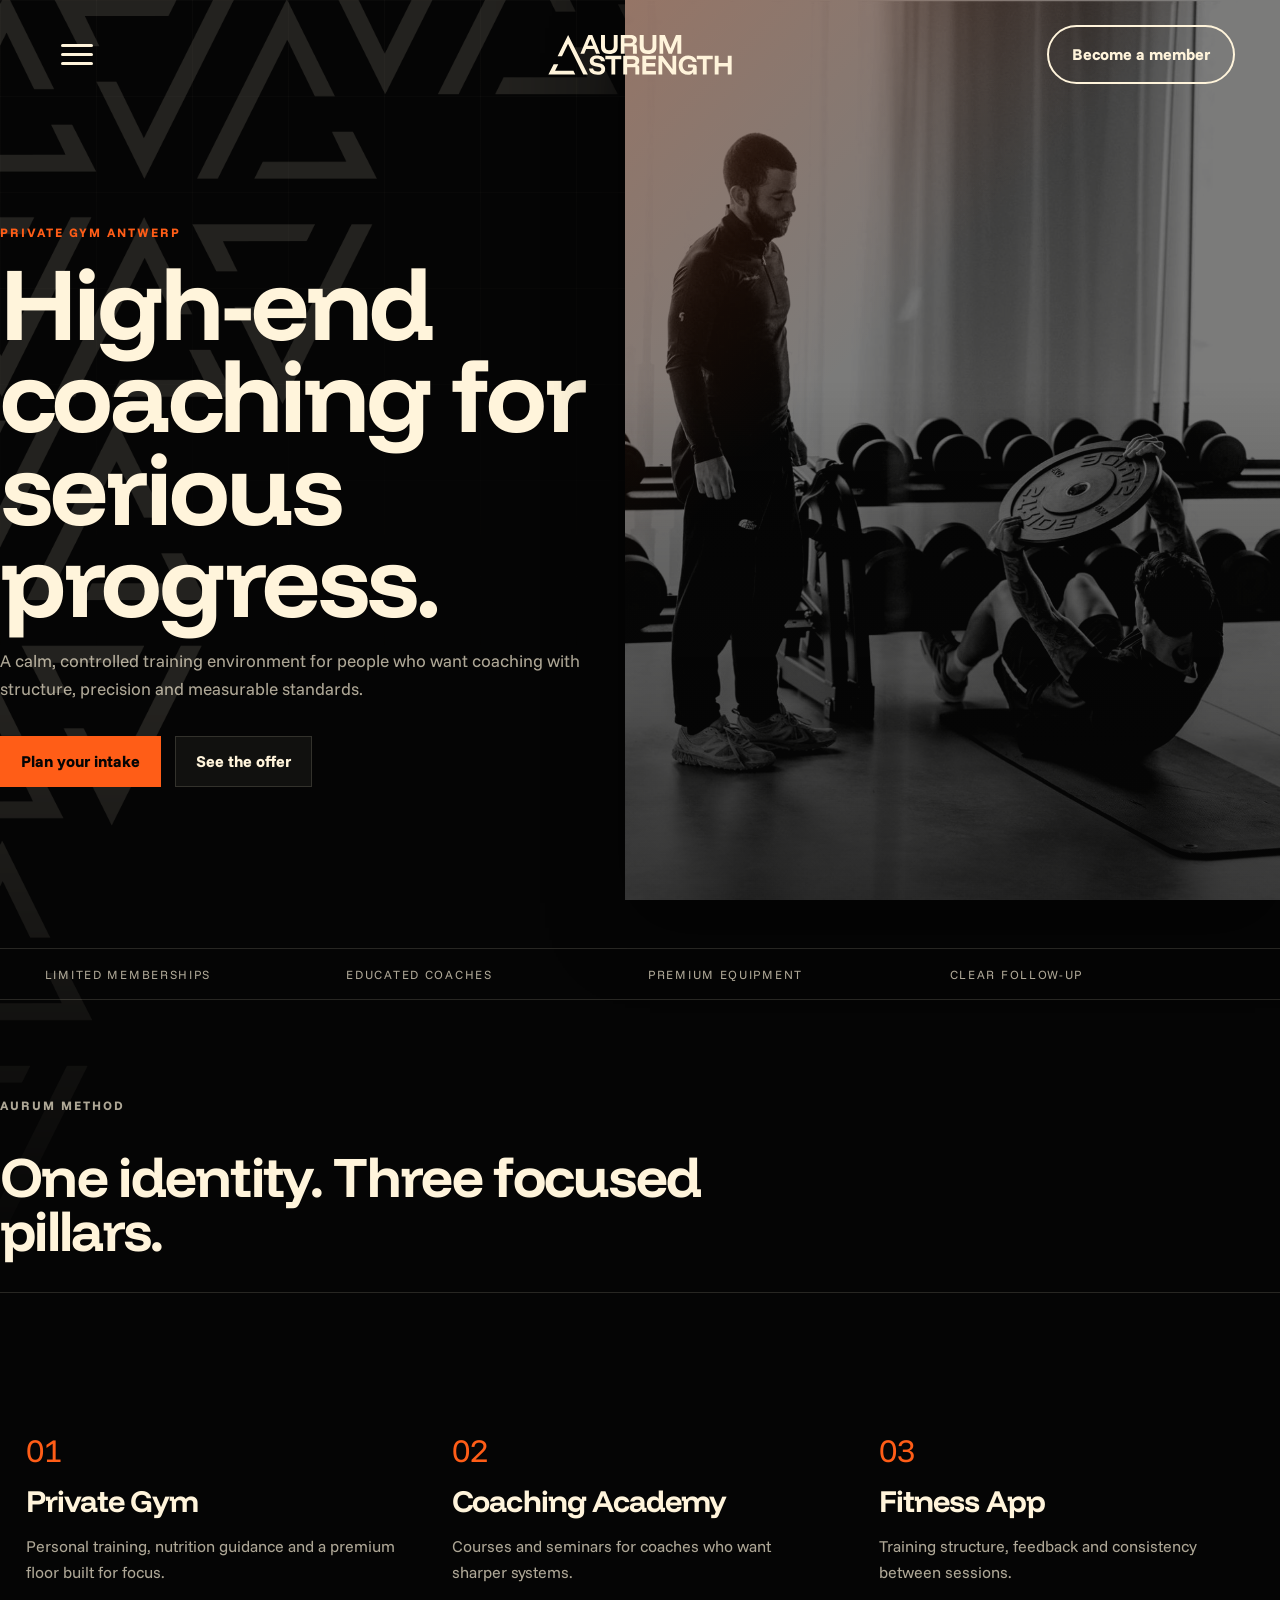
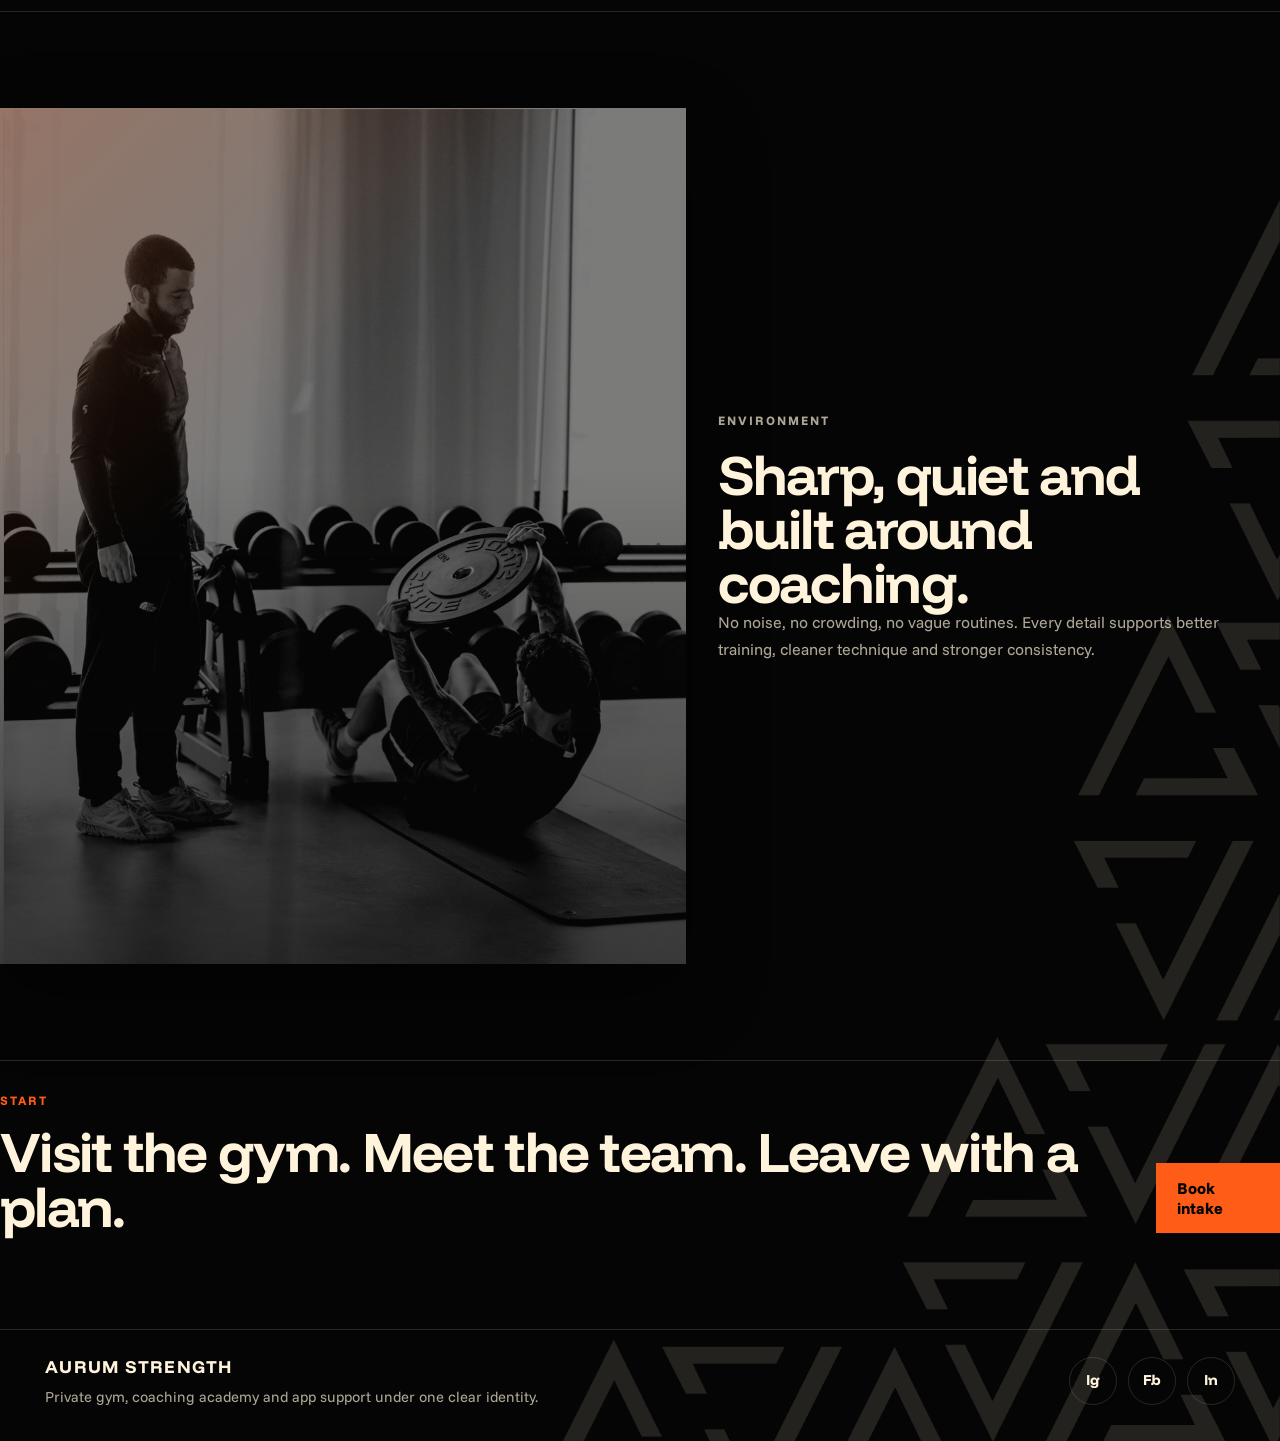
==== index.html @ a79fa06f "Initial AURUMstrength website" ====
<!DOCTYPE html>
<html lang="en">
  <head>
    <meta charset="UTF-8" />
    <meta name="viewport" content="width=device-width, initial-scale=1.0" />
    <title>AURUM Strength | Private Gym Antwerp</title>
    <meta
      name="description"
      content="AURUM Strength is a high-end private gym in Antwerp with precise coaching, nutrition guidance and a focused training environment."
    />
    <link rel="preconnect" href="https://fonts.googleapis.com" />
    <link rel="preconnect" href="https://fonts.gstatic.com" crossorigin />
    <link
      href="https://fonts.googleapis.com/css2?family=Funnel+Display:wght@300..800&amp;family=Funnel+Sans:wght@300..800&amp;display=swap"
      rel="stylesheet"
    />
    <link rel="stylesheet" href="styles.css" />
  </head>
  <body>
    <div class="site-shell">
      <header class="site-header">
        <button
          class="nav-toggle"
          type="button"
          aria-expanded="false"
          aria-controls="site-nav"
          aria-label="Open navigation"
        >
          <span></span>
          <span></span>
          <span></span>
        </button>

        <a class="brand" href="index.html" aria-label="Aurum Strength home">
          <img src="assets/logo-horizontal-beige.svg" alt="AURUM Strength" />
        </a>

        <a class="member-cta" href="contact.html">Become a member</a>

        <nav class="site-nav" id="site-nav" aria-label="Primary">
          <div class="nav-panel">
            <div class="nav-column">
              <p>Navigate</p>
              <a class="is-active" href="index.html">Home</a>
              <a href="offer.html">Offer</a>
              <a href="system.html">System</a>
              <a href="academy.html">Academy</a>
              <a href="contact.html">Contact</a>
            </div>
            <div class="nav-column nav-column-large">
              <p>Start</p>
              <a href="contact.html">Become a member</a>
              <a href="contact.html">Book intake</a>
            </div>
            <div class="nav-column nav-meta">
              <p>AURUM Strength</p>
              <span>Private gym, coaching academy and app support in Antwerp.</span>
            </div>
          </div>
        </nav>
      </header>

      <main>
        <section class="hero section">
          <div class="hero-copy reveal">
            <p class="eyebrow">Private Gym Antwerp</p>
            <h1>High-end coaching for serious progress.</h1>
            <p class="hero-text">
              A calm, controlled training environment for people who want
              coaching with structure, precision and measurable standards.
            </p>

            <div class="hero-actions">
              <a class="button button-primary" href="contact.html">Plan your intake</a>
              <a class="button button-secondary" href="offer.html">See the offer</a>
            </div>
          </div>

          <figure class="hero-media reveal">
            <img
              src="assets/aurum-coaching.jpeg"
              alt="AURUM coach guiding a strength session"
            />
          </figure>
        </section>

        <section class="proof-strip reveal" aria-label="Aurum strengths">
          <p>Limited memberships</p>
          <p>Educated coaches</p>
          <p>Premium equipment</p>
          <p>Clear follow-up</p>
        </section>

        <section class="section split-section">
          <div class="section-heading reveal">
            <p class="eyebrow">AURUM Method</p>
            <h2>One identity. Three focused pillars.</h2>
          </div>

          <div class="feature-grid">
            <a class="feature-card reveal" href="offer.html">
              <span>01</span>
              <h3>Private Gym</h3>
              <p>Personal training, nutrition guidance and a premium floor built for focus.</p>
            </a>
            <a class="feature-card reveal" href="academy.html">
              <span>02</span>
              <h3>Coaching Academy</h3>
              <p>Courses and seminars for coaches who want sharper systems.</p>
            </a>
            <a class="feature-card reveal" href="system.html">
              <span>03</span>
              <h3>Fitness App</h3>
              <p>Training structure, feedback and consistency between sessions.</p>
            </a>
          </div>
        </section>

        <section class="section atmosphere-section">
          <figure class="image-frame reveal">
            <img
              src="assets/aurum-coaching.jpeg"
              alt="Focused AURUM coaching atmosphere"
            />
          </figure>
          <div class="atmosphere-copy reveal">
            <p class="eyebrow">Environment</p>
            <h2>Sharp, quiet and built around coaching.</h2>
            <p>
              No noise, no crowding, no vague routines. Every detail supports
              better training, cleaner technique and stronger consistency.
            </p>
          </div>
        </section>

        <section class="section cta-band reveal">
          <div>
            <p class="eyebrow">Start</p>
            <h2>Visit the gym. Meet the team. Leave with a plan.</h2>
          </div>
          <a class="button button-primary" href="contact.html">Book intake</a>
        </section>
      </main>

      <footer class="site-footer">
        <div>
          <p>AURUM Strength</p>
          <p>Private gym, coaching academy and app support under one clear identity.</p>
        </div>
        <nav class="footer-socials" aria-label="Social media">
          <a href="https://www.instagram.com/aurumstrength/" target="_blank" rel="noopener" aria-label="AURUM Strength on Instagram">Ig</a>
          <a href="https://www.facebook.com/aurumstrength/" target="_blank" rel="noopener" aria-label="AURUM Strength on Facebook">Fb</a>
          <a href="https://www.linkedin.com/company/aurum-strength/" target="_blank" rel="noopener" aria-label="AURUM Strength on LinkedIn">In</a>
        </nav>
      </footer>
    </div>

    <script src="script.js"></script>
  </body>
</html>
---- styles.css ----
:root {
  --color-black: #050505;
  --color-black-soft: #0d0d0c;
  --color-beige: #fff4db;
  --color-beige-muted: rgba(255, 244, 219, 0.68);
  --color-beige-line: rgba(255, 244, 219, 0.14);
  --color-orange: #ff5d17;
  --color-orange-soft: rgba(255, 93, 23, 0.14);
  --shadow-large: 0 28px 70px rgba(0, 0, 0, 0.48);
  --page-padding: clamp(1rem, 3.5vw, 4rem);
  --corner-pattern-width: clamp(440px, 56vw, 920px);
}

* {
  box-sizing: border-box;
}

html {
  scroll-behavior: smooth;
}

body {
  margin: 0;
  font-family: "Funnel Sans", "Helvetica Neue", Arial, sans-serif;
  background: var(--color-black);
  color: var(--color-beige);
}

body.nav-open {
  overflow: hidden;
}

body::before {
  content: "";
  position: fixed;
  inset: 0;
  z-index: -1;
  background:
    linear-gradient(90deg, rgba(255, 244, 219, 0.035) 1px, transparent 1px),
    linear-gradient(rgba(255, 244, 219, 0.035) 1px, transparent 1px);
  background-size: 96px 96px;
  mask-image: linear-gradient(180deg, rgba(0, 0, 0, 0.7), transparent 78%);
  pointer-events: none;
}

a {
  color: inherit;
  text-decoration: none;
}

p,
ul,
figure {
  margin: 0;
}

ul {
  padding-left: 1.1rem;
}

img {
  display: block;
  max-width: 100%;
}

.site-shell {
  position: relative;
  min-height: 100vh;
  overflow-x: hidden;
}

.site-shell::before {
  content: "";
  position: absolute;
  top: 0;
  left: 0;
  z-index: 0;
  width: min(100vw, calc(var(--corner-pattern-width) + 10vw));
  height: min(145vh, 1500px);
  background: url("assets/aurum-pattern-corner.png") top left / var(--corner-pattern-width) auto no-repeat;
  opacity: 0.12;
  -webkit-mask-image:
    linear-gradient(90deg, black 0 58%, transparent 100%),
    linear-gradient(180deg, black 0 54%, transparent 100%);
  -webkit-mask-composite: source-in;
  mask-image:
    linear-gradient(90deg, black 0 58%, transparent 100%),
    linear-gradient(180deg, black 0 54%, transparent 100%);
  mask-composite: intersect;
  pointer-events: none;
}

.site-shell::after {
  content: "";
  position: absolute;
  right: 0;
  bottom: 0;
  z-index: 0;
  width: min(100vw, calc(var(--corner-pattern-width) + 10vw));
  height: min(145vh, 1500px);
  background: url("assets/aurum-pattern-corner.png") top left / var(--corner-pattern-width) auto no-repeat;
  opacity: 0.12;
  transform: rotate(180deg);
  pointer-events: none;
}

.site-header,
main,
.site-footer {
  position: relative;
  z-index: 1;
}

.section {
  width: 100%;
  margin: 0;
  padding-left: var(--page-padding);
  padding-right: var(--page-padding);
}

.site-header {
  position: fixed;
  top: 0;
  left: 0;
  z-index: 20;
  display: flex;
  align-items: center;
  justify-content: space-between;
  gap: 1rem;
  width: 100%;
  margin: 0;
  min-height: 108px;
  padding: 1.4rem var(--page-padding);
  background: transparent;
  color: var(--color-beige);
  transition:
    min-height 220ms ease,
    padding 220ms ease,
    background 220ms ease,
    box-shadow 220ms ease,
    color 220ms ease;
}

.site-header::after {
  content: "";
  position: absolute;
  left: var(--page-padding);
  right: var(--page-padding);
  bottom: -1px;
  height: 1px;
  background: linear-gradient(90deg, transparent, rgba(255, 244, 219, 0.44), transparent);
  opacity: 0;
  transition: opacity 220ms ease;
}

.site-header.is-scrolled {
  min-height: 86px;
  padding-block: 1rem;
  background: rgba(5, 5, 5, 0.88);
  box-shadow: 0 18px 42px rgba(0, 0, 0, 0.34);
  backdrop-filter: blur(20px);
}

.site-header.is-scrolled::after,
.nav-open .site-header::after {
  opacity: 1;
}

.nav-open .site-header {
  background: var(--color-beige);
  color: var(--color-black);
  box-shadow: none;
}

.brand {
  position: absolute;
  left: 50%;
  top: 50%;
  z-index: 31;
  transform: translate(-50%, -50%);
}

.brand img {
  width: clamp(190px, 15vw, 260px);
  height: auto;
}

.nav-open .brand img {
  filter: brightness(0);
}

.site-nav {
  position: fixed;
  inset: 0;
  z-index: 25;
  display: grid;
  align-items: center;
  min-height: 100vh;
  padding: 9rem var(--page-padding) 4rem;
  background: var(--color-beige);
  color: var(--color-black);
  opacity: 0;
  pointer-events: none;
  transform: translateY(-1rem);
  transition:
    opacity 220ms ease,
    transform 220ms ease;
}

.site-nav::before {
  content: "";
  position: absolute;
  inset: 0;
  background: url("assets/aurum-pattern-corner.png") top left / var(--corner-pattern-width) auto no-repeat;
  filter: brightness(0);
  opacity: 0.08;
  -webkit-mask-image:
    linear-gradient(90deg, black 0 58%, transparent 100%),
    linear-gradient(180deg, black 0 54%, transparent 100%);
  -webkit-mask-composite: source-in;
  mask-image:
    linear-gradient(90deg, black 0 58%, transparent 100%),
    linear-gradient(180deg, black 0 54%, transparent 100%);
  mask-composite: intersect;
  pointer-events: none;
}

.site-nav.is-open {
  opacity: 1;
  pointer-events: auto;
  transform: translateY(0);
}

.nav-panel {
  position: relative;
  z-index: 1;
  display: grid;
  grid-template-columns: minmax(220px, 0.85fr) minmax(260px, 1fr) minmax(220px, 0.85fr);
  gap: clamp(2rem, 6vw, 7rem);
  width: 100%;
}

.nav-column {
  display: grid;
  align-content: start;
  gap: 1rem;
}

.nav-column p {
  margin-bottom: 0.6rem;
  color: rgba(5, 5, 5, 0.58);
  text-transform: uppercase;
  letter-spacing: 0.14em;
  font-size: 0.78rem;
  font-weight: 900;
}

.nav-column a {
  width: fit-content;
  color: var(--color-black);
  font-family: "Funnel Display", "Funnel Sans", sans-serif;
  font-size: clamp(2.4rem, 4.2vw, 5.4rem);
  font-weight: 900;
  line-height: 0.92;
  letter-spacing: -0.03em;
  text-transform: uppercase;
  transition:
    color 180ms ease,
    transform 180ms ease;
}

.nav-column a:hover,
.nav-column a:focus-visible,
.nav-column .is-active {
  color: var(--color-orange);
  transform: translateX(0.25rem);
}

.nav-column-large,
.nav-meta {
  padding-top: 0;
}

.nav-meta {
  gap: 1.6rem;
}

.nav-meta span {
  max-width: 18rem;
  color: rgba(5, 5, 5, 0.7);
  font-size: clamp(1.1rem, 1.4vw, 1.35rem);
  line-height: 1.45;
}

.member-cta {
  position: relative;
  z-index: 31;
  display: inline-flex;
  align-items: center;
  justify-content: center;
  min-height: 3.7rem;
  padding: 0.95rem 1.45rem;
  border: 2px solid currentColor;
  border-radius: 999px;
  color: currentColor;
  font-size: clamp(1rem, 1.05vw, 1.2rem);
  font-weight: 900;
  transition:
    background 180ms ease,
    color 180ms ease,
    transform 180ms ease;
}

.member-cta:hover,
.member-cta:focus-visible {
  background: var(--color-beige);
  color: var(--color-black);
  transform: translateY(-2px);
}

.nav-open .member-cta:hover,
.nav-open .member-cta:focus-visible {
  background: var(--color-black);
  color: var(--color-beige);
}

.nav-toggle {
  position: relative;
  z-index: 31;
  display: grid;
  gap: 0.34rem;
  width: 4rem;
  height: 4rem;
  place-content: center;
  border: 0;
  padding: 0;
  background: transparent;
  color: currentColor;
  cursor: pointer;
}

.nav-toggle span {
  display: block;
  width: 2rem;
  height: 0.22rem;
  border-radius: 999px;
  background: currentColor;
  transition:
    opacity 180ms ease,
    transform 180ms ease;
}

.nav-toggle.is-open span:nth-child(1) {
  transform: translateY(0.56rem) rotate(45deg);
}

.nav-toggle.is-open span:nth-child(2) {
  opacity: 0;
}

.nav-toggle.is-open span:nth-child(3) {
  transform: translateY(-0.56rem) rotate(-45deg);
}

.hero,
.page-hero {
  display: grid;
  grid-template-columns: minmax(0, 0.95fr) minmax(320px, 1.05fr);
  gap: 2rem;
  align-items: end;
  padding: 4.5rem 0 3rem;
}

.hero {
  min-height: 100vh;
  align-items: stretch;
  padding-top: 0;
}

.page-hero,
.academy-hero,
.contact-hero {
  min-height: 100vh;
  align-items: stretch;
  padding-top: 0;
}

.hero-copy,
.page-hero > div,
.academy-hero > div,
.contact-hero > div {
  align-self: center;
  padding-top: 7rem;
}

.hero .hero-media,
.page-hero .page-media,
.academy-hero .academy-media,
.contact-hero .contact-media {
  min-height: 100vh;
}

.page-hero {
  min-height: 100vh;
}

.eyebrow,
.card-label {
  color: var(--color-orange);
  text-transform: uppercase;
  letter-spacing: 0.16em;
  font-size: 0.78rem;
  font-weight: 800;
}

.eyebrow {
  margin-bottom: 1rem;
}

h1,
h2,
h3 {
  margin: 0;
  font-family: "Funnel Display", "Funnel Sans", sans-serif;
  letter-spacing: -0.03em;
}

.hero h1,
.page-hero h1 {
  max-width: 10ch;
  font-size: clamp(4rem, 8vw, 8rem);
  line-height: 0.9;
}

.page-hero h1 {
  max-width: 11ch;
}

.hero-text,
.section-heading p,
.atmosphere-copy p,
.feature-card p,
.content-card p,
.step-card p,
.contact-card p,
.detail-panel,
.site-footer {
  color: var(--color-beige-muted);
  line-height: 1.65;
}

.hero-text {
  max-width: 39rem;
  margin-top: 1.35rem;
  font-size: 1.08rem;
}

.hero-actions {
  display: flex;
  flex-wrap: wrap;
  gap: 0.85rem;
  margin-top: 2rem;
}

.button {
  display: inline-flex;
  align-items: center;
  justify-content: center;
  min-height: 3.2rem;
  padding: 0.85rem 1.25rem;
  border: 1px solid transparent;
  font-weight: 800;
  transition:
    transform 180ms ease,
    background 180ms ease,
    border-color 180ms ease;
}

.button:hover,
.button:focus-visible {
  transform: translateY(-2px);
}

.button-primary {
  background: var(--color-orange);
  color: var(--color-black);
}

.button-secondary {
  border-color: var(--color-beige-line);
  background: rgba(255, 244, 219, 0.05);
  color: var(--color-beige);
}

.hero-media,
.page-media,
.image-frame,
.academy-media,
.contact-media {
  position: relative;
  overflow: hidden;
  background: var(--color-black-soft);
  box-shadow: var(--shadow-large);
}

.hero-media,
.page-media {
  min-height: clamp(420px, 58vw, 690px);
}

.image-frame {
  min-height: 520px;
}

.hero-media img,
.page-media img,
.image-frame img,
.academy-media img,
.contact-media img {
  width: 100%;
  height: 100%;
  min-height: inherit;
  object-fit: cover;
  opacity: 0.56;
  filter: grayscale(1) contrast(1.12) brightness(0.82);
}

.hero-media::after,
.page-media::after,
.image-frame::after,
.academy-media::after,
.contact-media::after {
  content: "";
  position: absolute;
  inset: 0;
  background:
    linear-gradient(180deg, transparent 42%, rgba(5, 5, 5, 0.56)),
    linear-gradient(135deg, rgba(255, 93, 23, 0.2), transparent 38%);
  pointer-events: none;
}

.proof-strip {
  display: grid;
  grid-template-columns: repeat(4, minmax(0, 1fr));
  gap: 1rem;
  width: 100%;
  margin: 0;
  padding: 1.1rem var(--page-padding);
  border-top: 1px solid var(--color-beige-line);
  border-bottom: 1px solid var(--color-beige-line);
  color: var(--color-beige-muted);
  text-transform: uppercase;
  letter-spacing: 0.14em;
  font-size: 0.76rem;
}

.split-section,
.content-grid,
.steps-grid,
.contact-grid,
.offer-editorial,
.system-timeline,
.academy-layout,
.contact-layout,
.atmosphere-section,
.cta-band {
  padding: 6rem 0 0;
}

.section-heading {
  display: grid;
  gap: 1rem;
  max-width: 48rem;
}

.section-heading h2,
.atmosphere-copy h2,
.cta-band h2 {
  font-size: clamp(2.4rem, 4.4vw, 5rem);
  line-height: 0.96;
}

.page-hero-offer {
  grid-template-columns: minmax(0, 1.25fr) minmax(300px, 0.75fr);
}

.page-hero-offer .page-media {
  min-height: 100vh;
}

.page-hero-system {
  grid-template-columns: minmax(320px, 0.78fr) minmax(0, 1.22fr);
}

.page-hero-system .page-media {
  order: -1;
  min-height: 100vh;
}

.offer-editorial {
  display: grid;
  grid-template-columns: minmax(260px, 0.42fr) minmax(0, 0.58fr);
  gap: 3rem;
  align-items: start;
}

.offer-intro {
  position: sticky;
  top: 8rem;
  display: grid;
  gap: 1rem;
}

.offer-intro h2 {
  font-size: clamp(2.2rem, 4vw, 4.2rem);
  line-height: 0.98;
}

.offer-intro p:last-child,
.offer-row p {
  color: var(--color-beige-muted);
  line-height: 1.65;
}

.offer-stack {
  display: grid;
  border-top: 1px solid var(--color-beige-line);
}

.offer-row {
  display: grid;
  grid-template-columns: 4rem minmax(0, 1fr);
  gap: 1rem 1.5rem;
  padding: 2rem 0;
  border-bottom: 1px solid var(--color-beige-line);
}

.offer-row > p {
  grid-column: 2;
  max-width: 34rem;
}

.offer-row span {
  color: var(--color-orange);
  font-family: "Funnel Display", "Funnel Sans", sans-serif;
  font-size: clamp(2.4rem, 4vw, 4.4rem);
  line-height: 0.9;
}

.offer-row h2 {
  max-width: 13ch;
  margin-top: 0.45rem;
  font-size: clamp(1.8rem, 3vw, 3.1rem);
  line-height: 0.96;
}

.system-timeline {
  position: relative;
  display: grid;
  gap: 0;
}

.system-timeline::before {
  content: "";
  position: absolute;
  top: 6rem;
  bottom: 0;
  left: 5.2rem;
  width: 1px;
  background: linear-gradient(180deg, var(--color-orange), var(--color-beige-line));
}

.timeline-step {
  position: relative;
  display: grid;
  grid-template-columns: 7rem minmax(0, 1fr);
  gap: 2rem;
  padding: 2.2rem 0;
  border-top: 1px solid var(--color-beige-line);
}

.timeline-step:last-child {
  border-bottom: 1px solid var(--color-beige-line);
}

.timeline-step span {
  position: relative;
  z-index: 1;
  display: grid;
  place-items: center;
  width: 4.5rem;
  height: 4.5rem;
  background: var(--color-black);
  border: 1px solid var(--color-orange);
  color: var(--color-orange);
  font-family: "Funnel Display", "Funnel Sans", sans-serif;
  font-size: 1.7rem;
}

.timeline-step h2 {
  max-width: 16ch;
  font-size: clamp(2rem, 4vw, 4.2rem);
  line-height: 0.92;
}

.timeline-step p {
  max-width: 38rem;
  margin-top: 1rem;
  color: var(--color-beige-muted);
  line-height: 1.65;
}

.academy-hero {
  display: grid;
  grid-template-columns: minmax(0, 0.78fr) minmax(300px, 0.58fr);
  gap: 2rem;
  align-items: center;
  min-height: 72vh;
  padding: 4.5rem 0 3rem;
}

.academy-hero h1 {
  max-width: 12ch;
  font-size: clamp(4rem, 8vw, 8rem);
  line-height: 0.9;
}

.academy-media {
  min-height: 100vh;
  clip-path: polygon(12% 0, 100% 0, 88% 100%, 0 100%);
}

.academy-layout {
  display: grid;
  grid-template-columns: minmax(0, 0.95fr) minmax(300px, 0.65fr);
  gap: 2rem;
  align-items: start;
}

.academy-manifest {
  display: grid;
  gap: 1.5rem;
  padding: 2rem;
  background:
    linear-gradient(140deg, rgba(255, 244, 219, 0.08), transparent 45%),
    var(--color-black-soft);
  border-top: 1px solid var(--color-beige-line);
  border-bottom: 1px solid var(--color-beige-line);
}

.academy-manifest > p {
  max-width: 8ch;
  color: var(--color-beige);
  font-family: "Funnel Display", "Funnel Sans", sans-serif;
  font-size: clamp(2.4rem, 4.6vw, 4.6rem);
  line-height: 0.88;
}

.academy-manifest li {
  margin-bottom: 0.7rem;
}

.contact-hero {
  position: relative;
  display: grid;
  grid-template-columns: minmax(0, 0.72fr) minmax(320px, 0.78fr);
  gap: 0;
  align-items: end;
  padding: 0 0 0;
}

.contact-hero::before {
  content: "";
  position: absolute;
  inset: 0 auto auto 0;
  z-index: 1;
  width: min(100vw, calc(var(--corner-pattern-width) + 10vw));
  height: min(145vh, 1500px);
  background: url("assets/aurum-pattern-corner.png") top left / var(--corner-pattern-width) auto no-repeat;
  opacity: 0.12;
  -webkit-mask-image:
    linear-gradient(90deg, black 0 58%, transparent 100%),
    linear-gradient(180deg, black 0 54%, transparent 100%);
  -webkit-mask-composite: source-in;
  mask-image:
    linear-gradient(90deg, black 0 58%, transparent 100%),
    linear-gradient(180deg, black 0 54%, transparent 100%);
  mask-composite: intersect;
  pointer-events: none;
}

.contact-hero > div {
  position: relative;
  z-index: 2;
}

.contact-hero h1 {
  max-width: 10ch;
  font-size: clamp(4rem, 8vw, 8rem);
  line-height: 0.9;
}

.contact-media {
  position: relative;
  z-index: 0;
  width: calc(100% + clamp(4.5rem, 8vw, 9.5rem));
  min-height: 100vh;
  align-self: stretch;
  margin-left: calc(clamp(4.5rem, 8vw, 9.5rem) * -1);
}

.contact-layout {
  display: grid;
  grid-template-columns: minmax(0, 0.8fr) minmax(0, 0.8fr) minmax(260px, 0.55fr);
  gap: 0;
  padding-bottom: 6rem;
}

.contact-note {
  display: grid;
  align-content: end;
  min-height: 320px;
  padding: 1.6rem;
  background: var(--color-orange);
  color: var(--color-black);
}

.contact-note p {
  font-family: "Funnel Display", "Funnel Sans", sans-serif;
  font-size: clamp(1.8rem, 3vw, 3rem);
  line-height: 0.98;
}

.map-section {
  display: grid;
  grid-template-columns: minmax(260px, 0.35fr) minmax(0, 0.65fr);
  gap: 2rem;
  align-items: stretch;
  padding-top: 0;
  padding-bottom: 6rem;
}

.map-copy {
  display: grid;
  align-content: end;
  min-height: 520px;
  padding: 2rem 0;
}

.map-copy h2 {
  max-width: 8ch;
  font-size: clamp(3rem, 6vw, 7rem);
  line-height: 0.88;
}

.map-copy p:last-child {
  margin-top: 1rem;
  color: var(--color-beige-muted);
  font-size: 1.05rem;
}

.map-card {
  position: relative;
  display: block;
  min-height: 520px;
  overflow: hidden;
  background:
    linear-gradient(135deg, rgba(255, 93, 23, 0.12), transparent 46%),
    var(--color-black-soft);
  border-top: 1px solid var(--color-beige-line);
  border-bottom: 1px solid var(--color-beige-line);
  box-shadow: var(--shadow-large);
}

.map-card iframe {
  width: 100%;
  height: 100%;
  min-height: inherit;
  border: 0;
  filter: grayscale(1) contrast(1.15) invert(0.9) hue-rotate(180deg);
  opacity: 0.72;
  pointer-events: none;
}

.map-card::after {
  content: "";
  position: absolute;
  inset: 0;
  background:
    linear-gradient(180deg, rgba(5, 5, 5, 0.05), rgba(5, 5, 5, 0.34)),
    radial-gradient(circle at 50% 50%, rgba(255, 93, 23, 0.18), transparent 28%);
  pointer-events: none;
}

.map-badge {
  position: absolute;
  right: 1.2rem;
  bottom: 1.2rem;
  z-index: 1;
  display: inline-flex;
  align-items: center;
  min-height: 3rem;
  padding: 0.8rem 1rem;
  background: var(--color-orange);
  color: var(--color-black);
  font-weight: 900;
}

.question-section {
  display: grid;
  grid-template-columns: minmax(260px, 0.38fr) minmax(0, 0.62fr);
  gap: 2rem;
  align-items: start;
  padding-top: 0;
  padding-bottom: 7rem;
}

.question-heading {
  display: grid;
  gap: 1rem;
  position: sticky;
  top: 8rem;
}

.question-heading h2 {
  max-width: 8ch;
  font-size: clamp(3rem, 6vw, 7rem);
  line-height: 0.88;
}

.question-heading p:last-child {
  max-width: 22rem;
  color: var(--color-beige-muted);
  line-height: 1.65;
}

.contact-form {
  display: grid;
  gap: 1.2rem;
  padding: 2rem;
  background:
    linear-gradient(140deg, rgba(255, 244, 219, 0.07), transparent 45%),
    var(--color-black-soft);
  border-top: 1px solid var(--color-beige-line);
  border-bottom: 1px solid var(--color-beige-line);
  box-shadow: var(--shadow-large);
}

.form-row {
  display: grid;
  grid-template-columns: repeat(2, minmax(0, 1fr));
  gap: 1rem;
}

.contact-form label {
  display: grid;
  gap: 0.55rem;
}

.contact-form span {
  color: var(--color-beige);
  font-size: 0.9rem;
  font-weight: 800;
  letter-spacing: 0.06em;
  text-transform: uppercase;
}

.contact-form input,
.contact-form textarea,
.contact-form select {
  width: 100%;
  border: 1px solid rgba(255, 244, 219, 0.26);
  border-radius: 0;
  background: rgba(255, 244, 219, 0.06);
  color: var(--color-beige);
  font: inherit;
  min-height: 3.6rem;
  padding: 0.95rem 1rem;
  outline: 0;
  transition:
    border-color 180ms ease,
    background 180ms ease,
    box-shadow 180ms ease;
}

.contact-form textarea {
  min-height: 180px;
  resize: vertical;
}

.contact-form select {
  appearance: none;
  background-image:
    linear-gradient(45deg, transparent 50%, var(--color-beige) 50%),
    linear-gradient(135deg, var(--color-beige) 50%, transparent 50%);
  background-position:
    calc(100% - 1.35rem) 50%,
    calc(100% - 1rem) 50%;
  background-size: 0.38rem 0.38rem, 0.38rem 0.38rem;
  background-repeat: no-repeat;
}

.contact-form input:focus,
.contact-form textarea:focus,
.contact-form select:focus {
  border-color: var(--color-orange);
  background: rgba(255, 244, 219, 0.09);
  box-shadow: 0 0 0 3px rgba(255, 93, 23, 0.12);
}

.contact-form button {
  justify-self: start;
  margin-top: 0.5rem;
}

.feature-grid,
.content-grid,
.steps-grid,
.contact-grid {
  display: grid;
  gap: 0;
}

.feature-grid {
  grid-template-columns: repeat(3, minmax(0, 1fr));
  margin-top: 2.2rem;
}

.content-grid {
  grid-template-columns: repeat(3, minmax(0, 1fr));
}

.steps-grid {
  grid-template-columns: repeat(4, minmax(0, 1fr));
}

.contact-grid {
  grid-template-columns: repeat(2, minmax(0, 1fr));
  padding-bottom: 6rem;
}

.feature-card,
.content-card,
.step-card,
.contact-card,
.detail-panel {
  min-height: 320px;
  padding: 1.6rem;
  background: var(--color-black);
  border-top: 1px solid var(--color-beige-line);
  border-bottom: 1px solid var(--color-beige-line);
}

.feature-card {
  display: grid;
  align-content: end;
  gap: 1rem;
}

.feature-card span,
.step-card span {
  color: var(--color-orange);
  font-family: "Funnel Display", "Funnel Sans", sans-serif;
  font-size: 2rem;
}

.feature-card h3,
.content-card h2,
.step-card h2,
.contact-card h2 {
  font-size: clamp(1.6rem, 2.4vw, 2.35rem);
  line-height: 1;
}

.content-card,
.step-card,
.contact-card {
  display: grid;
  align-content: start;
  gap: 1rem;
}

.content-card ul,
.detail-panel ul {
  color: var(--color-beige);
}

.content-card li,
.detail-panel li {
  margin-bottom: 0.7rem;
}

.atmosphere-section {
  display: grid;
  grid-template-columns: minmax(0, 1.1fr) minmax(0, 0.9fr);
  gap: 2rem;
  align-items: center;
}

.atmosphere-copy {
  max-width: 34rem;
}

.cta-band {
  display: flex;
  justify-content: space-between;
  gap: 2rem;
  align-items: end;
  margin-top: 6rem;
  padding: 2rem 0 6rem;
  border-top: 1px solid var(--color-beige-line);
}

.detail-panel {
  display: grid;
  gap: 1.5rem;
  align-content: start;
  border-top: 1px solid var(--color-beige-line);
}

.site-footer {
  display: flex;
  flex-wrap: wrap;
  align-items: center;
  justify-content: space-between;
  gap: 1rem;
  width: 100%;
  margin: 0;
  padding: 1.4rem var(--page-padding) 2rem;
  border-top: 1px solid var(--color-beige-line);
  font-size: 0.92rem;
}

.site-footer > div {
  display: grid;
  gap: 0.25rem;
}

.site-footer > div p:first-child {
  color: var(--color-beige);
  font-family: "Funnel Display", "Funnel Sans", sans-serif;
  font-size: 1.1rem;
  font-weight: 900;
  letter-spacing: 0.08em;
  text-transform: uppercase;
}

.footer-socials {
  display: inline-flex;
  gap: 0.7rem;
}

.footer-socials a {
  display: grid;
  place-items: center;
  width: 3rem;
  height: 3rem;
  border: 1px solid var(--color-beige-line);
  border-radius: 999px;
  color: var(--color-beige);
  font-family: "Funnel Display", "Funnel Sans", sans-serif;
  font-weight: 900;
  transition:
    background 180ms ease,
    border-color 180ms ease,
    color 180ms ease,
    transform 180ms ease;
}

.footer-socials a:hover,
.footer-socials a:focus-visible {
  background: var(--color-orange);
  border-color: var(--color-orange);
  color: var(--color-black);
  transform: translateY(-2px);
}

.reveal {
  opacity: 0;
  transform: translateY(22px);
  transition:
    opacity 700ms ease,
    transform 700ms ease;
}

.reveal.is-visible {
  opacity: 1;
  transform: translateY(0);
}

@media (max-width: 1080px) {
  .hero,
  .page-hero,
  .academy-hero,
  .contact-hero,
  .atmosphere-section,
  .offer-editorial,
  .academy-layout,
  .contact-layout,
  .map-section,
  .question-section {
    grid-template-columns: 1fr;
  }

  .hero h1,
  .page-hero h1,
  .academy-hero h1,
  .contact-hero h1 {
    max-width: 12ch;
  }

  .content-grid,
  .steps-grid {
    grid-template-columns: repeat(2, minmax(0, 1fr));
  }

  .page-hero-offer .page-media {
    transform: none;
  }

  .page-hero-system .page-media {
    order: initial;
  }

  .offer-intro {
    position: static;
  }

  .question-heading {
    position: static;
  }

  .contact-note {
    min-height: 220px;
  }

  .contact-media {
    width: 100%;
    margin-left: 0;
  }

  .map-copy,
  .map-card {
    min-height: 360px;
  }
}

@media (max-width: 820px) {
  .site-header {
    min-height: 86px;
  }

  .brand img {
    width: 178px;
  }

  .member-cta {
    min-height: 3.1rem;
    padding: 0.75rem 1rem;
    font-size: 0.92rem;
  }

  .nav-toggle {
    width: 3.35rem;
    height: 3.35rem;
  }

  .nav-toggle span {
    width: 1.75rem;
  }

  .site-nav {
    padding-top: 8rem;
  }

  .nav-panel {
    grid-template-columns: 1fr;
    gap: 2.6rem;
  }

  .nav-column-large,
  .nav-meta {
    padding-top: 0;
  }

  .nav-column a {
    font-size: clamp(2.4rem, 12vw, 4.2rem);
  }

  .map-section {
    gap: 1rem;
    padding-bottom: 4rem;
  }

  .map-copy {
    min-height: auto;
    padding: 0;
  }

  .site-footer {
    align-items: flex-start;
    flex-direction: column;
  }

  .form-row {
    grid-template-columns: 1fr;
  }

  .hero,
  .page-hero {
    padding-top: 0;
  }

  .hero-media,
  .page-media,
  .image-frame,
  .academy-media,
  .contact-media {
    min-height: 380px;
  }

  .academy-media {
    clip-path: none;
  }

  .proof-strip,
  .feature-grid,
  .content-grid,
  .steps-grid,
  .contact-grid {
    grid-template-columns: 1fr;
  }

  .cta-band {
    align-items: flex-start;
    flex-direction: column;
  }

  .offer-row {
    grid-template-columns: 1fr;
  }

  .offer-row > p {
    grid-column: auto;
  }

  .system-timeline::before {
    left: 2.25rem;
  }

  .timeline-step {
    grid-template-columns: 4.5rem minmax(0, 1fr);
    gap: 1.25rem;
  }

  .timeline-step h2 {
    font-size: clamp(1.8rem, 9vw, 3rem);
  }
}

@media (max-width: 560px) {
  .brand img {
    width: 150px;
  }

  .site-header {
    min-height: 76px;
  }

  .member-cta {
    min-height: 2.75rem;
    padding: 0.65rem 0.82rem;
    font-size: 0.8rem;
  }

  .nav-toggle {
    width: 3rem;
    height: 3rem;
  }

  .nav-toggle span {
    width: 1.55rem;
    height: 0.18rem;
  }

  .hero h1,
  .page-hero h1,
  .academy-hero h1,
  .contact-hero h1 {
    font-size: clamp(3.2rem, 17vw, 4.7rem);
  }

  .feature-card,
  .content-card,
  .step-card,
  .contact-card,
  .detail-panel,
  .academy-manifest,
  .contact-note,
  .contact-form {
    min-height: 260px;
    padding: 1.25rem;
  }

  .timeline-step {
    grid-template-columns: 1fr;
  }

  .system-timeline::before {
    display: none;
  }

  .proof-strip {
    letter-spacing: 0.1em;
  }
}

@media (prefers-reduced-motion: reduce) {
  html {
    scroll-behavior: auto;
  }

  .button,
  .reveal {
    transition: none;
  }

  .reveal {
    opacity: 1;
    transform: none;
  }
}
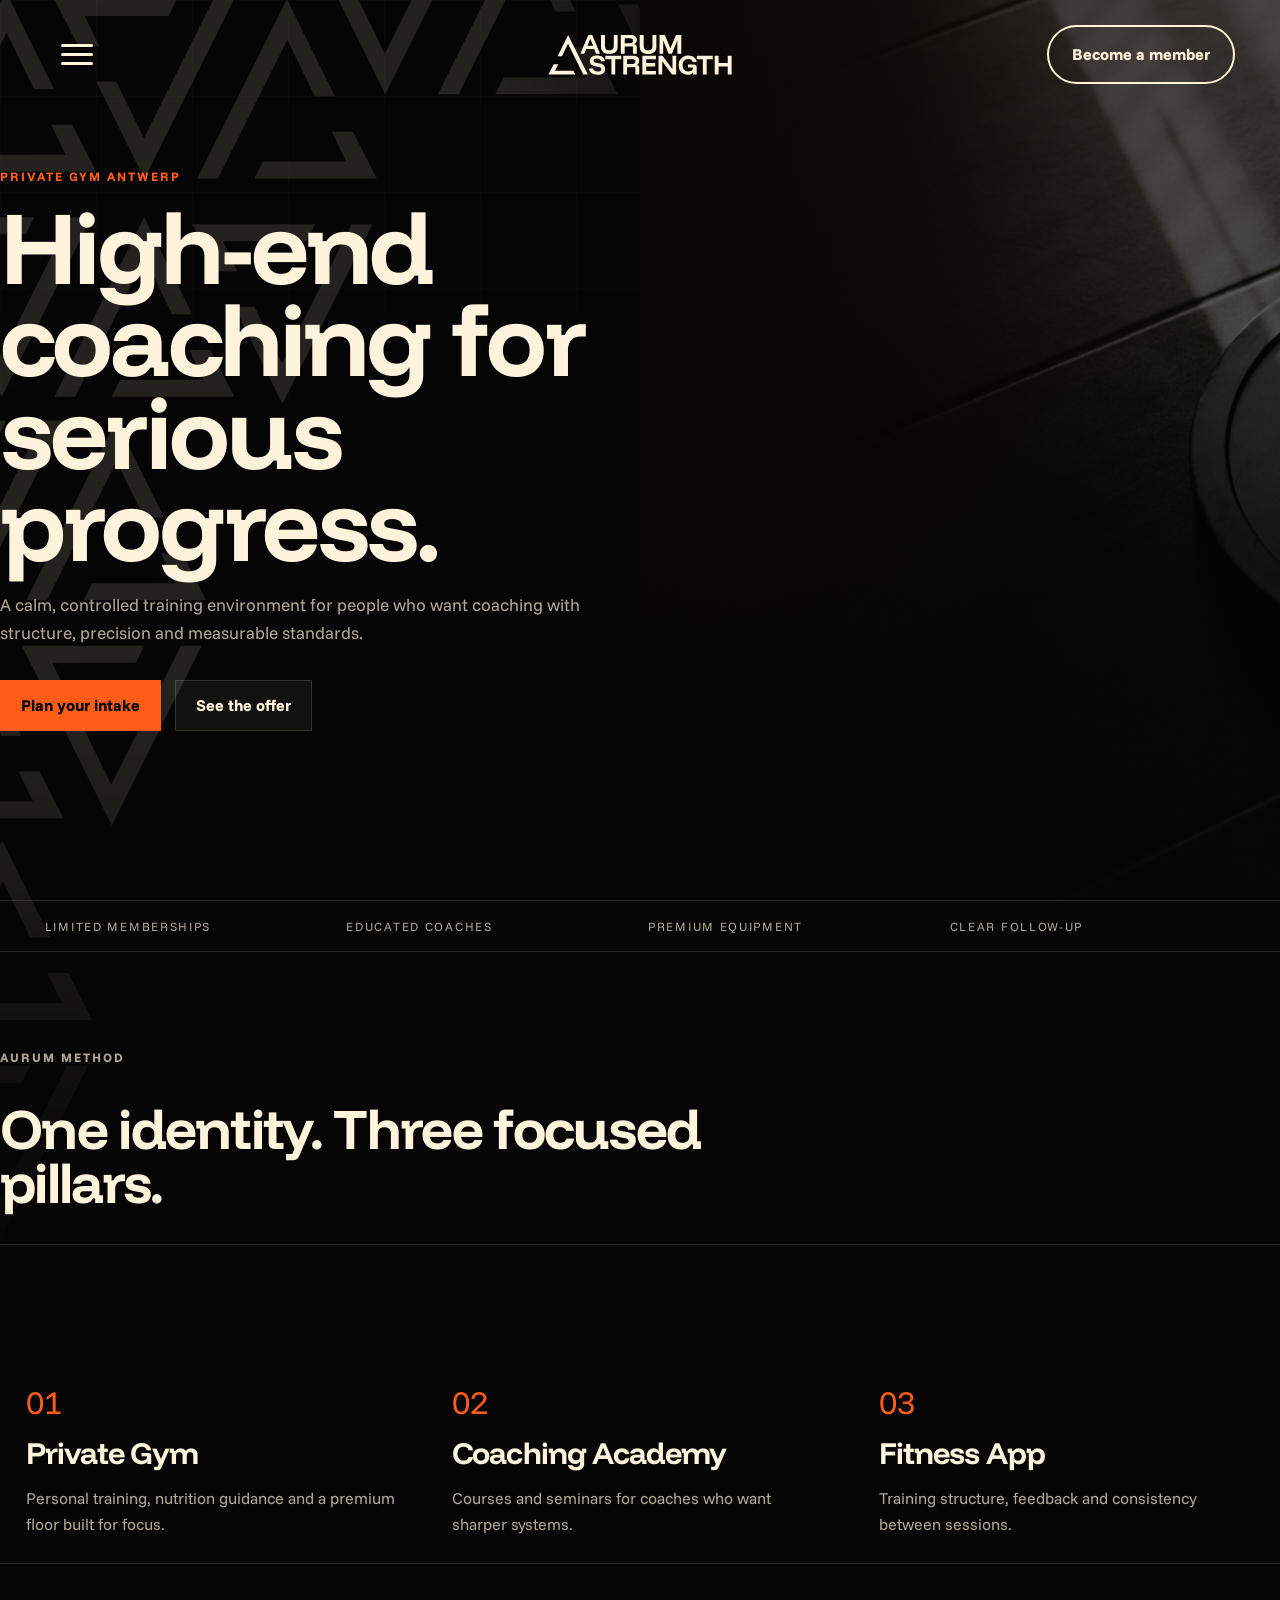
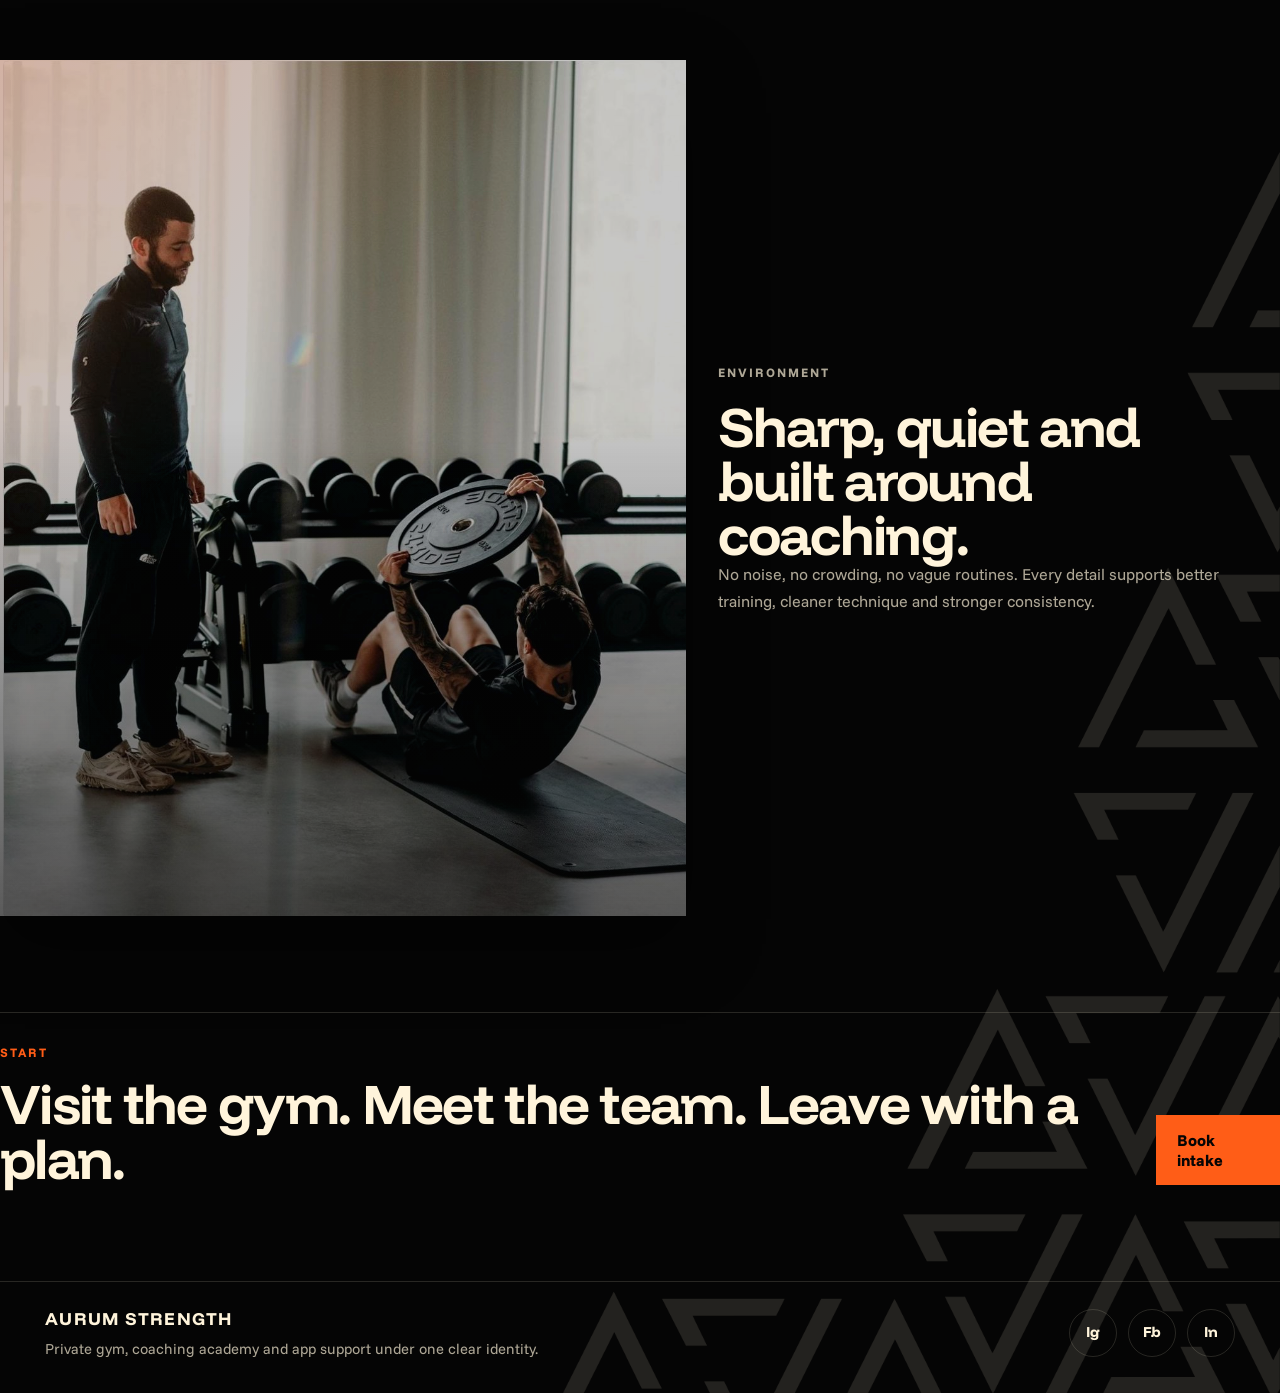
==== commit 55c311a5: "Update homepage imagery" ====
--- a/index.html
+++ b/index.html
@@ -35,7 +35,7 @@
           <img src="assets/logo-horizontal-beige.svg" alt="AURUM Strength" />
         </a>
 
-        <a class="member-cta" href="contact.html">Become a member</a>
+        <a class="member-cta" href="member.html">Become a member</a>
 
         <nav class="site-nav" id="site-nav" aria-label="Primary">
           <div class="nav-panel">
@@ -49,7 +49,7 @@
             </div>
             <div class="nav-column nav-column-large">
               <p>Start</p>
-              <a href="contact.html">Become a member</a>
+              <a href="member.html">Become a member</a>
               <a href="contact.html">Book intake</a>
             </div>
             <div class="nav-column nav-meta">
@@ -78,7 +78,7 @@
 
           <figure class="hero-media reveal">
             <img
-              src="assets/aurum-coaching.jpeg"
+              src="assets/landingpagePic.jpg"
               alt="AURUM coach guiding a strength session"
             />
           </figure>
--- a/styles.css
+++ b/styles.css
@@ -372,9 +372,12 @@
 }
 
 .hero {
+  position: relative;
+  grid-template-columns: 1fr;
   min-height: 100vh;
   align-items: stretch;
   padding-top: 0;
+  overflow: hidden;
 }
 
 .page-hero,
@@ -391,6 +394,13 @@
 .contact-hero > div {
   align-self: center;
   padding-top: 7rem;
+}
+
+.hero-copy {
+  position: relative;
+  z-index: 2;
+  max-width: 780px;
+  padding-bottom: 4rem;
 }
 
 .hero .hero-media,
@@ -496,7 +506,8 @@
 .page-media,
 .image-frame,
 .academy-media,
-.contact-media {
+.contact-media,
+.member-media {
   position: relative;
   overflow: hidden;
   background: var(--color-black-soft);
@@ -508,6 +519,18 @@
   min-height: clamp(420px, 58vw, 690px);
 }
 
+.hero-media {
+  position: absolute;
+  inset: 0;
+  left: 50%;
+  z-index: 0;
+  width: 100vw;
+  min-height: 100vh;
+  margin-left: 0;
+  transform: translateX(-50%);
+  box-shadow: none;
+}
+
 .image-frame {
   min-height: 520px;
 }
@@ -516,20 +539,22 @@
 .page-media img,
 .image-frame img,
 .academy-media img,
-.contact-media img {
+.contact-media img,
+.member-media img {
   width: 100%;
   height: 100%;
   min-height: inherit;
   object-fit: cover;
-  opacity: 0.56;
-  filter: grayscale(1) contrast(1.12) brightness(0.82);
+  opacity: 0.82;
+  filter: saturate(1.18) contrast(1.04) brightness(0.94);
 }
 
 .hero-media::after,
 .page-media::after,
 .image-frame::after,
 .academy-media::after,
-.contact-media::after {
+.contact-media::after,
+.member-media::after {
   content: "";
   position: absolute;
   inset: 0;
@@ -537,6 +562,13 @@
     linear-gradient(180deg, transparent 42%, rgba(5, 5, 5, 0.56)),
     linear-gradient(135deg, rgba(255, 93, 23, 0.2), transparent 38%);
   pointer-events: none;
+}
+
+.hero-media::after {
+  background:
+    linear-gradient(90deg, rgba(5, 5, 5, 0.88) 0%, rgba(5, 5, 5, 0.52) 42%, rgba(5, 5, 5, 0.14) 100%),
+    linear-gradient(180deg, rgba(5, 5, 5, 0.26) 0%, rgba(5, 5, 5, 0.18) 48%, rgba(5, 5, 5, 0.7) 100%),
+    linear-gradient(135deg, rgba(255, 93, 23, 0.22), transparent 44%);
 }
 
 .proof-strip {
@@ -714,9 +746,9 @@
   display: grid;
   grid-template-columns: minmax(0, 0.78fr) minmax(300px, 0.58fr);
   gap: 2rem;
-  align-items: center;
-  min-height: 72vh;
-  padding: 4.5rem 0 3rem;
+  align-items: stretch;
+  min-height: 100vh;
+  padding: 0 0 3rem;
 }
 
 .academy-hero h1 {
@@ -816,6 +848,47 @@
   padding-bottom: 6rem;
 }
 
+.member-hero {
+  display: grid;
+  grid-template-columns: minmax(0, 0.72fr) minmax(320px, 0.78fr);
+  gap: 2rem;
+  align-items: stretch;
+  min-height: 100vh;
+  padding: 0 0 3rem;
+}
+
+.member-hero > div {
+  align-self: center;
+  padding-top: 7rem;
+}
+
+.member-hero h1 {
+  max-width: 11ch;
+  font-size: clamp(4rem, 8vw, 8rem);
+  line-height: 0.9;
+}
+
+.member-hero p:last-child {
+  max-width: 34rem;
+  margin-top: 1.35rem;
+  color: var(--color-beige-muted);
+  line-height: 1.65;
+}
+
+.member-media {
+  min-height: 100vh;
+  align-self: stretch;
+}
+
+.member-layout {
+  display: grid;
+  grid-template-columns: minmax(260px, 0.38fr) minmax(0, 0.62fr);
+  gap: 2rem;
+  align-items: start;
+  padding-top: 0;
+  padding-bottom: 7rem;
+}
+
 .contact-note {
   display: grid;
   align-content: end;
@@ -1193,10 +1266,12 @@
   .page-hero,
   .academy-hero,
   .contact-hero,
+  .member-hero,
   .atmosphere-section,
   .offer-editorial,
   .academy-layout,
   .contact-layout,
+  .member-layout,
   .map-section,
   .question-section {
     grid-template-columns: 1fr;
@@ -1205,7 +1280,8 @@
   .hero h1,
   .page-hero h1,
   .academy-hero h1,
-  .contact-hero h1 {
+  .contact-hero h1,
+  .member-hero h1 {
     max-width: 12ch;
   }
 
@@ -1315,8 +1391,13 @@
   .page-media,
   .image-frame,
   .academy-media,
-  .contact-media {
+  .contact-media,
+  .member-media {
     min-height: 380px;
+  }
+
+  .hero-media {
+    margin-left: 0;
   }
 
   .academy-media {
@@ -1386,7 +1467,8 @@
   .hero h1,
   .page-hero h1,
   .academy-hero h1,
-  .contact-hero h1 {
+  .contact-hero h1,
+  .member-hero h1 {
     font-size: clamp(3.2rem, 17vw, 4.7rem);
   }
 
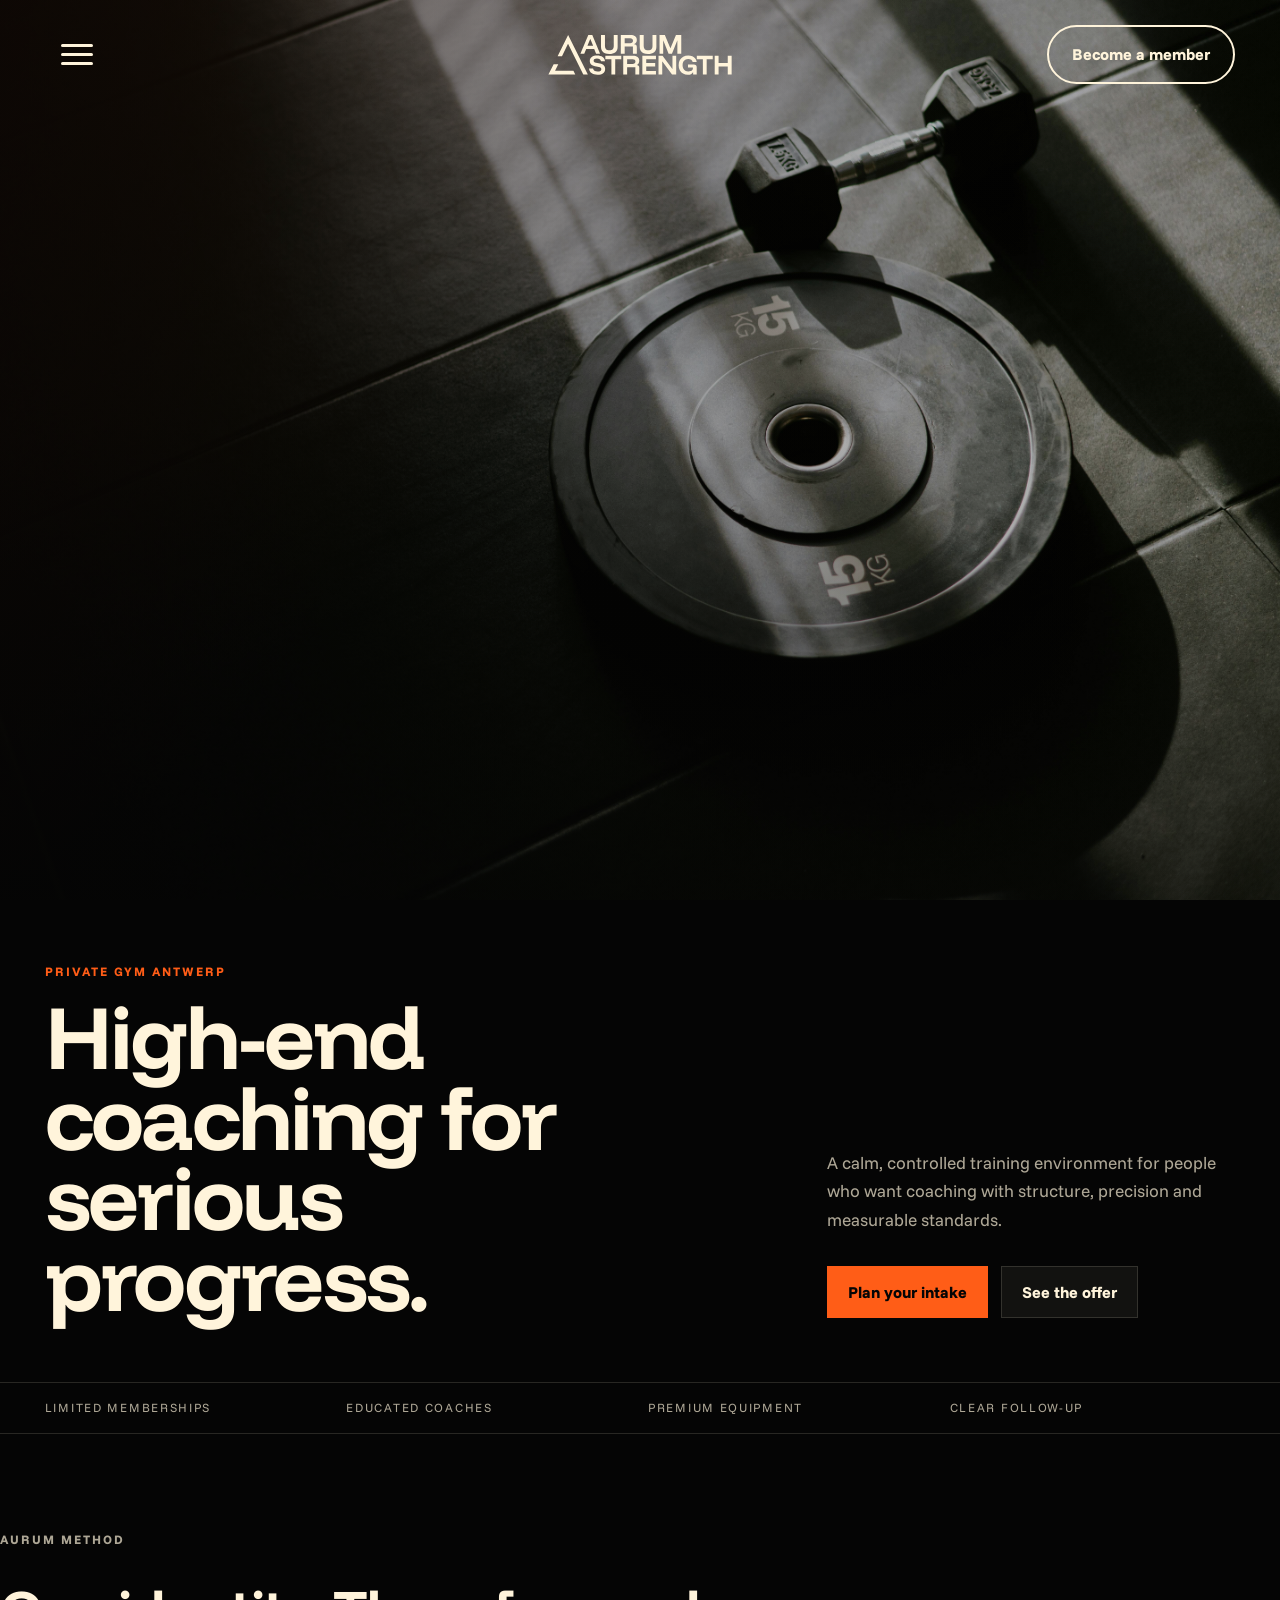
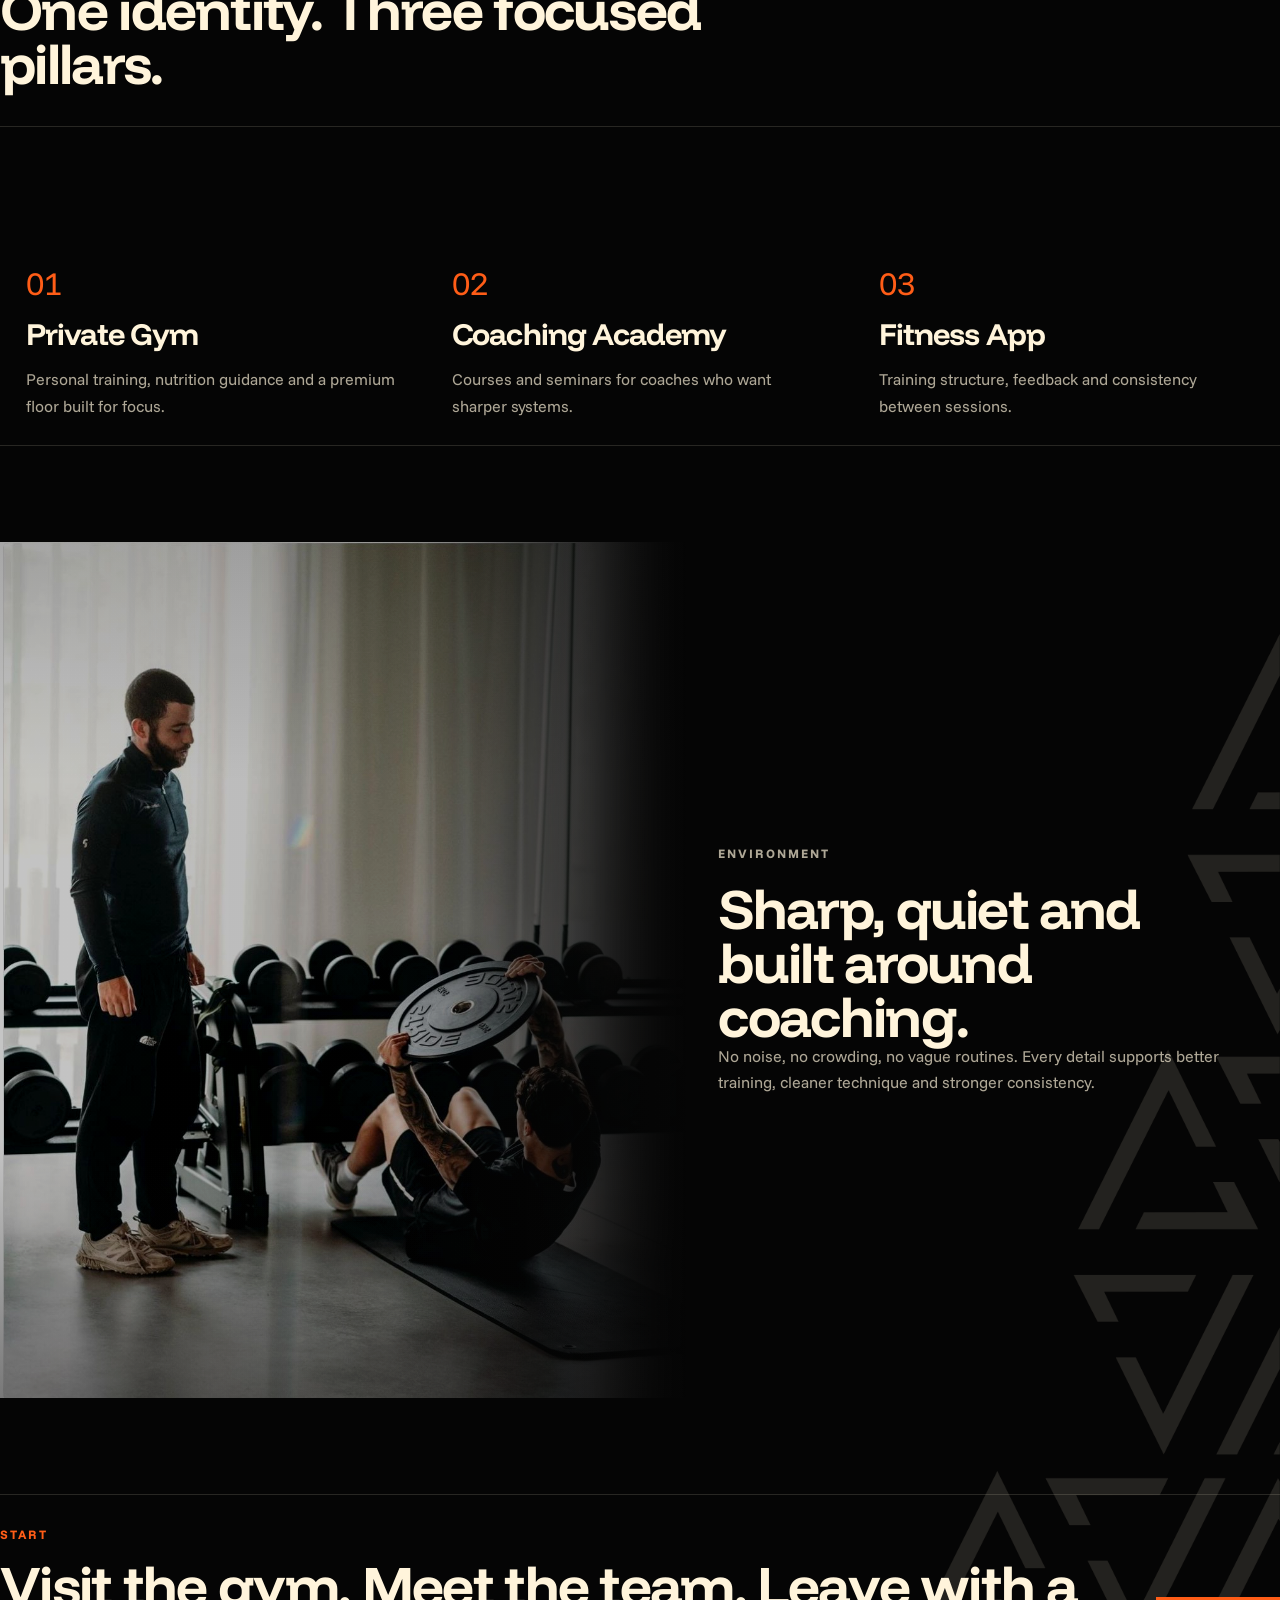
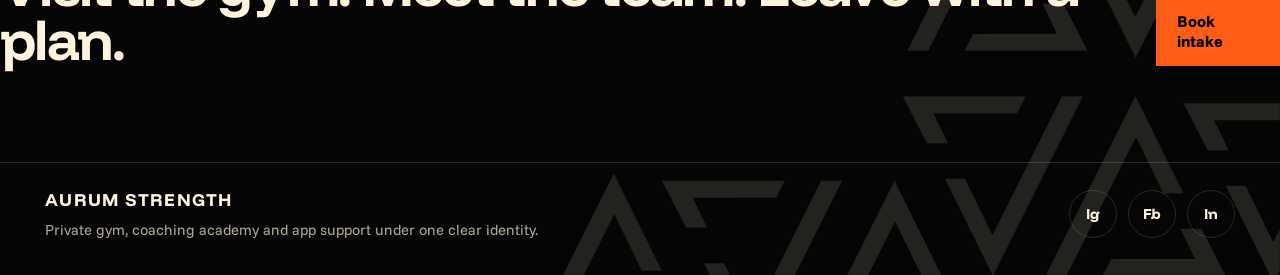
==== commit a24ac521: "Update Aurum website visuals" ====
--- a/index.html
+++ b/index.html
@@ -14,7 +14,7 @@
       href="https://fonts.googleapis.com/css2?family=Funnel+Display:wght@300..800&amp;family=Funnel+Sans:wght@300..800&amp;display=swap"
       rel="stylesheet"
     />
-    <link rel="stylesheet" href="styles.css" />
+    <link rel="stylesheet" href="styles.css?v=2" />
   </head>
   <body>
     <div class="site-shell">
@@ -62,9 +62,26 @@
 
       <main>
         <section class="hero section">
-          <div class="hero-copy reveal">
+          <figure class="hero-media">
+            <div class="hero-video-frame">
+              <video
+                src="assets/video_aurum.MOV"
+                poster="assets/landingpagePic.jpg"
+                autoplay
+                muted
+                playsinline
+                aria-label="AURUM Strength training atmosphere"
+              ></video>
+            </div>
+          </figure>
+        </section>
+
+        <section class="home-intro section reveal">
+          <div>
             <p class="eyebrow">Private Gym Antwerp</p>
             <h1>High-end coaching for serious progress.</h1>
+          </div>
+          <div>
             <p class="hero-text">
               A calm, controlled training environment for people who want
               coaching with structure, precision and measurable standards.
@@ -75,13 +92,6 @@
               <a class="button button-secondary" href="offer.html">See the offer</a>
             </div>
           </div>
-
-          <figure class="hero-media reveal">
-            <img
-              src="assets/landingpagePic.jpg"
-              alt="AURUM coach guiding a strength session"
-            />
-          </figure>
         </section>
 
         <section class="proof-strip reveal" aria-label="Aurum strengths">
--- a/styles.css
+++ b/styles.css
@@ -442,6 +442,22 @@
   line-height: 0.9;
 }
 
+.home-intro {
+  display: grid;
+  grid-template-columns: minmax(0, 0.95fr) minmax(280px, 0.55fr);
+  gap: clamp(2rem, 6vw, 6rem);
+  align-items: end;
+  padding-top: 4rem;
+  padding-bottom: 4rem;
+  background: var(--color-black);
+}
+
+.home-intro h1 {
+  max-width: 10ch;
+  font-size: clamp(3.4rem, 7vw, 7rem);
+  line-height: 0.9;
+}
+
 .page-hero h1 {
   max-width: 11ch;
 }
@@ -535,18 +551,48 @@
   min-height: 520px;
 }
 
+.atmosphere-section .image-frame {
+  background: var(--color-black);
+  box-shadow: none;
+}
+
+.atmosphere-section .image-frame img {
+  -webkit-mask-image: linear-gradient(90deg, black 0%, black 68%, rgba(0, 0, 0, 0.45) 86%, transparent 100%);
+  mask-image: linear-gradient(90deg, black 0%, black 68%, rgba(0, 0, 0, 0.45) 86%, transparent 100%);
+}
+
 .hero-media img,
 .page-media img,
 .image-frame img,
 .academy-media img,
 .contact-media img,
 .member-media img {
+  display: block;
   width: 100%;
   height: 100%;
   min-height: inherit;
   object-fit: cover;
   opacity: 0.82;
   filter: saturate(1.18) contrast(1.04) brightness(0.94);
+}
+
+.hero-video-frame {
+  position: absolute;
+  inset: 0;
+  width: 100%;
+  height: 100%;
+}
+
+.hero-media video {
+  display: block;
+  width: 100%;
+  height: 100%;
+  max-width: none;
+  min-height: inherit;
+  object-fit: cover;
+  object-position: center center;
+  opacity: 1;
+  filter: saturate(1.08) contrast(1.02) brightness(1.02);
 }
 
 .hero-media::after,
@@ -566,9 +612,15 @@
 
 .hero-media::after {
   background:
-    linear-gradient(90deg, rgba(5, 5, 5, 0.88) 0%, rgba(5, 5, 5, 0.52) 42%, rgba(5, 5, 5, 0.14) 100%),
-    linear-gradient(180deg, rgba(5, 5, 5, 0.26) 0%, rgba(5, 5, 5, 0.18) 48%, rgba(5, 5, 5, 0.7) 100%),
-    linear-gradient(135deg, rgba(255, 93, 23, 0.22), transparent 44%);
+    linear-gradient(90deg, rgba(5, 5, 5, 0.7) 0%, rgba(5, 5, 5, 0.38) 42%, rgba(5, 5, 5, 0.08) 100%),
+    linear-gradient(180deg, rgba(5, 5, 5, 0.16) 0%, rgba(5, 5, 5, 0.1) 48%, rgba(5, 5, 5, 0.52) 100%),
+    linear-gradient(135deg, rgba(255, 93, 23, 0.14), transparent 44%);
+}
+
+.atmosphere-section .image-frame::after {
+  background:
+    linear-gradient(90deg, transparent 0%, rgba(5, 5, 5, 0.08) 58%, rgba(5, 5, 5, 0.54) 86%, rgba(5, 5, 5, 0.94) 100%),
+    linear-gradient(180deg, rgba(5, 5, 5, 0.16) 0%, transparent 28%, transparent 70%, rgba(5, 5, 5, 0.4) 100%);
 }
 
 .proof-strip {
@@ -616,17 +668,78 @@
   grid-template-columns: minmax(0, 1.25fr) minmax(300px, 0.75fr);
 }
 
-.page-hero-offer .page-media {
+.page-hero-offer .page-media,
+.page-hero-system .page-media,
+.academy-media,
+.contact-media,
+.member-media {
   min-height: 100vh;
+  background: var(--color-black);
+  box-shadow: none;
+}
+
+.page-hero-offer .page-media img {
+  object-position: 260% center;
+}
+
+.page-hero-offer .page-media::after,
+.academy-media::after,
+.contact-media::after,
+.member-media::after {
+  background:
+    linear-gradient(90deg, rgba(5, 5, 5, 0.86) 0%, rgba(5, 5, 5, 0.42) 18%, transparent 42%),
+    linear-gradient(180deg, rgba(5, 5, 5, 0.44) 0%, transparent 24%, transparent 68%, rgba(5, 5, 5, 0.72) 100%),
+    linear-gradient(135deg, rgba(255, 93, 23, 0.12), transparent 44%);
+}
+
+.member-media::after {
+  background:
+    linear-gradient(90deg, rgba(5, 5, 5, 0.96) 0%, rgba(5, 5, 5, 0.62) 22%, rgba(5, 5, 5, 0.12) 52%, transparent 100%),
+    linear-gradient(180deg, rgba(5, 5, 5, 0.5) 0%, transparent 26%, transparent 62%, rgba(5, 5, 5, 0.82) 100%),
+    linear-gradient(135deg, rgba(255, 93, 23, 0.1), transparent 44%);
 }
 
 .page-hero-system {
   grid-template-columns: minmax(320px, 0.78fr) minmax(0, 1.22fr);
 }
 
+.page-hero-system > div {
+  display: grid;
+  justify-items: end;
+  gap: 1rem;
+  position: relative;
+  z-index: 1;
+  align-self: center;
+  justify-self: end;
+  width: min(100%, 44rem);
+  max-width: 44rem;
+  padding-top: 7rem;
+  text-align: right;
+}
+
+.page-hero-system h1 {
+  max-width: 11ch;
+  text-align: right;
+}
+
 .page-hero-system .page-media {
   order: -1;
+  z-index: 0;
+  width: calc(100% + 18vw);
   min-height: 100vh;
+  margin-right: -18vw;
+}
+
+.page-hero-system .page-media img {
+  -webkit-mask-image: linear-gradient(90deg, black 0%, black 54%, rgba(0, 0, 0, 0.42) 76%, transparent 100%);
+  mask-image: linear-gradient(90deg, black 0%, black 54%, rgba(0, 0, 0, 0.42) 76%, transparent 100%);
+}
+
+.page-hero-system .page-media::after {
+  background:
+    linear-gradient(90deg, transparent 0%, rgba(5, 5, 5, 0.12) 48%, rgba(5, 5, 5, 0.68) 78%, rgba(5, 5, 5, 0.96) 100%),
+    linear-gradient(180deg, rgba(5, 5, 5, 0.44) 0%, transparent 24%, transparent 68%, rgba(5, 5, 5, 0.72) 100%),
+    linear-gradient(45deg, rgba(255, 93, 23, 0.12), transparent 44%);
 }
 
 .offer-editorial {
@@ -745,7 +858,7 @@
 .academy-hero {
   display: grid;
   grid-template-columns: minmax(0, 0.78fr) minmax(300px, 0.58fr);
-  gap: 2rem;
+  gap: 0;
   align-items: stretch;
   min-height: 100vh;
   padding: 0 0 3rem;
@@ -758,20 +871,50 @@
 }
 
 .academy-media {
+  width: calc(100% + var(--page-padding));
   min-height: 100vh;
-  clip-path: polygon(12% 0, 100% 0, 88% 100%, 0 100%);
+  margin-right: calc(var(--page-padding) * -1);
+  clip-path: polygon(12% 0, 100% 0, 100% 100%, 0 100%);
+}
+
+.academy-media img {
+  -webkit-mask-image: linear-gradient(102deg, transparent 0%, rgba(0, 0, 0, 0.28) 14%, black 36%);
+  mask-image: linear-gradient(102deg, transparent 0%, rgba(0, 0, 0, 0.28) 14%, black 36%);
+  filter: sepia(0.16) saturate(1.08) hue-rotate(-8deg) contrast(1.04) brightness(0.94);
+}
+
+.academy-media::after {
+  background:
+    linear-gradient(rgba(118, 58, 22, 0.14), rgba(118, 58, 22, 0.14)),
+    linear-gradient(102deg, rgba(5, 5, 5, 0.98) 0%, rgba(5, 5, 5, 0.72) 18%, rgba(5, 5, 5, 0.1) 48%, transparent 100%),
+    linear-gradient(180deg, rgba(5, 5, 5, 0.44) 0%, transparent 24%, transparent 68%, rgba(5, 5, 5, 0.72) 100%),
+    linear-gradient(135deg, rgba(255, 93, 23, 0.12), transparent 44%);
 }
 
 .academy-layout {
   display: grid;
-  grid-template-columns: minmax(0, 0.95fr) minmax(300px, 0.65fr);
-  gap: 2rem;
+  grid-template-columns: minmax(0, 1fr);
+  gap: 10rem;
+  justify-items: center;
   align-items: start;
+  padding-top: 2rem;
+}
+
+.academy-layout .section-heading {
+  justify-items: center;
+  max-width: 52rem;
+  text-align: center;
+}
+
+.academy-layout .section-heading h2,
+.academy-layout .section-heading p:last-child {
+  max-width: none;
 }
 
 .academy-manifest {
   display: grid;
   gap: 1.5rem;
+  width: min(100%, 48rem);
   padding: 2rem;
   background:
     linear-gradient(140deg, rgba(255, 244, 219, 0.08), transparent 45%),
@@ -781,11 +924,12 @@
 }
 
 .academy-manifest > p {
-  max-width: 8ch;
+  max-width: none;
   color: var(--color-beige);
   font-family: "Funnel Display", "Funnel Sans", sans-serif;
   font-size: clamp(2.4rem, 4.6vw, 4.6rem);
   line-height: 0.88;
+  text-align: center;
 }
 
 .academy-manifest li {
@@ -882,11 +1026,28 @@
 
 .member-layout {
   display: grid;
-  grid-template-columns: minmax(260px, 0.38fr) minmax(0, 0.62fr);
-  gap: 2rem;
+  grid-template-columns: minmax(0, 1fr);
+  gap: 2.5rem;
+  justify-items: center;
   align-items: start;
   padding-top: 0;
   padding-bottom: 7rem;
+}
+
+.member-layout .question-heading {
+  position: static;
+  justify-items: center;
+  max-width: 46rem;
+  text-align: center;
+}
+
+.member-layout .question-heading h2,
+.member-layout .question-heading p:last-child {
+  max-width: none;
+}
+
+.member-layout .contact-form {
+  width: min(100%, 72rem);
 }
 
 .contact-note {
@@ -1264,6 +1425,7 @@
 @media (max-width: 1080px) {
   .hero,
   .page-hero,
+  .home-intro,
   .academy-hero,
   .contact-hero,
   .member-hero,
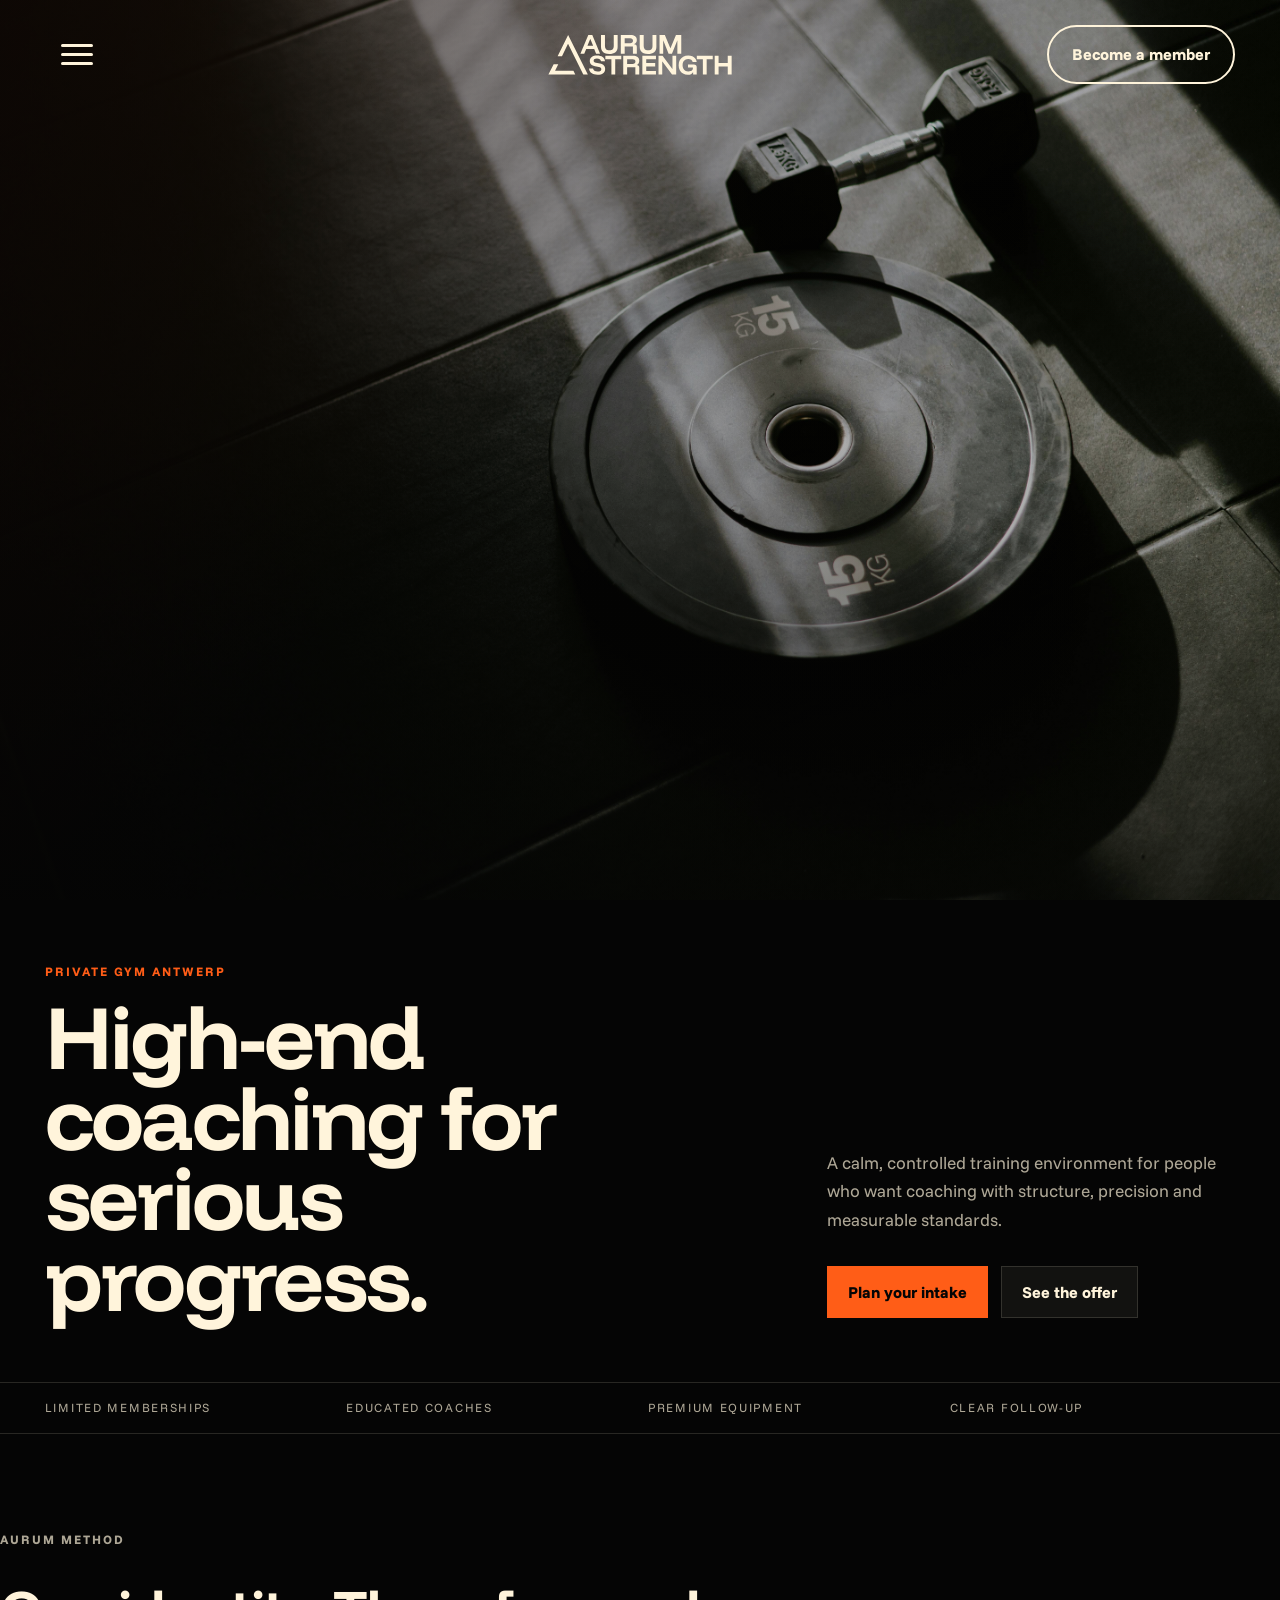
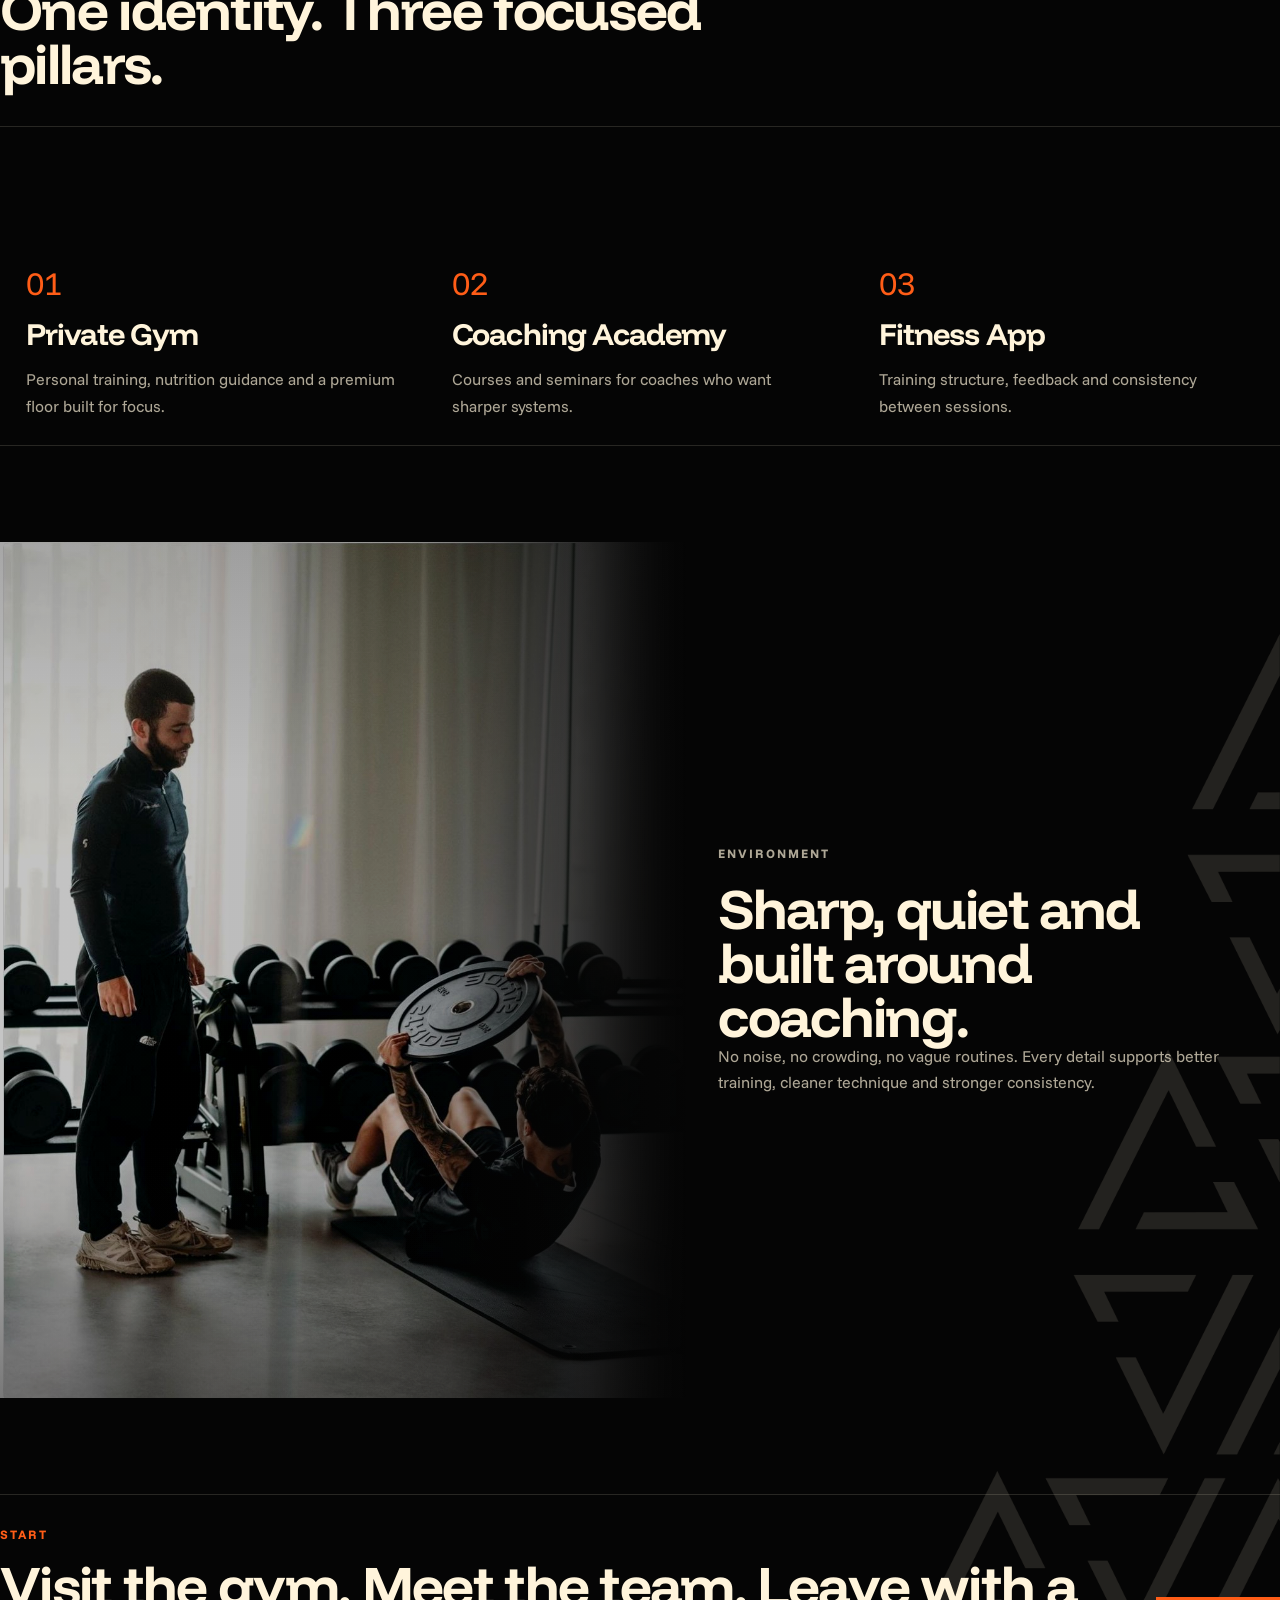
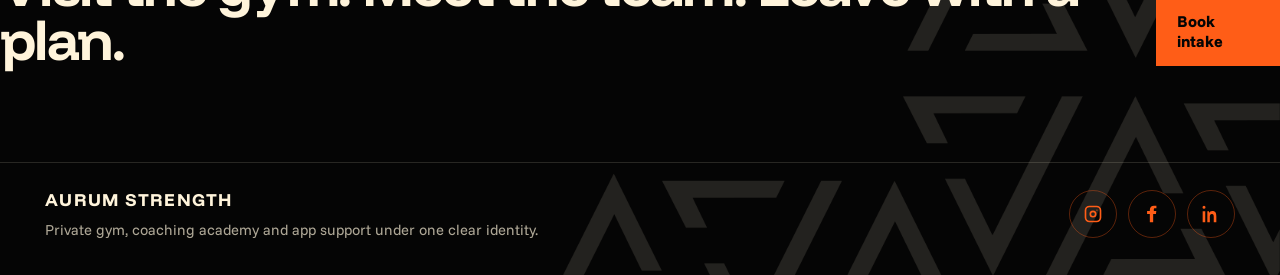
==== commit dfaadac9: "Use social media logos in footer" ====
--- a/index.html
+++ b/index.html
@@ -158,9 +158,21 @@
           <p>Private gym, coaching academy and app support under one clear identity.</p>
         </div>
         <nav class="footer-socials" aria-label="Social media">
-          <a href="https://www.instagram.com/aurumstrength/" target="_blank" rel="noopener" aria-label="AURUM Strength on Instagram">Ig</a>
-          <a href="https://www.facebook.com/aurumstrength/" target="_blank" rel="noopener" aria-label="AURUM Strength on Facebook">Fb</a>
-          <a href="https://www.linkedin.com/company/aurum-strength/" target="_blank" rel="noopener" aria-label="AURUM Strength on LinkedIn">In</a>
+          <a href="https://www.instagram.com/aurumstrength/" target="_blank" rel="noopener" aria-label="AURUM Strength on Instagram">
+            <svg viewBox="0 0 24 24" aria-hidden="true">
+              <path d="M7.75 2h8.5A5.75 5.75 0 0 1 22 7.75v8.5A5.75 5.75 0 0 1 16.25 22h-8.5A5.75 5.75 0 0 1 2 16.25v-8.5A5.75 5.75 0 0 1 7.75 2Zm0 2A3.75 3.75 0 0 0 4 7.75v8.5A3.75 3.75 0 0 0 7.75 20h8.5A3.75 3.75 0 0 0 20 16.25v-8.5A3.75 3.75 0 0 0 16.25 4h-8.5Zm4.25 3.75A4.25 4.25 0 1 1 7.75 12 4.25 4.25 0 0 1 12 7.75Zm0 2A2.25 2.25 0 1 0 14.25 12 2.25 2.25 0 0 0 12 9.75Zm4.75-3.25a.75.75 0 1 1-.75.75.75.75 0 0 1 .75-.75Z" />
+            </svg>
+          </a>
+          <a href="https://www.facebook.com/aurumstrength/" target="_blank" rel="noopener" aria-label="AURUM Strength on Facebook">
+            <svg viewBox="0 0 24 24" aria-hidden="true">
+              <path d="M14.2 8.4V6.6c0-.9.2-1.4 1.5-1.4h1.6V2.1C16.5 2 15.5 2 14.4 2c-3 0-5 1.8-5 5.1v1.3H6.1v3.5h3.3V22h4V11.9h3.3l.5-3.5h-3Z" />
+            </svg>
+          </a>
+          <a href="https://www.linkedin.com/company/aurum-strength/" target="_blank" rel="noopener" aria-label="AURUM Strength on LinkedIn">
+            <svg viewBox="0 0 24 24" aria-hidden="true">
+              <path d="M5.1 8.7H2V22h3.1V8.7ZM3.6 2A1.8 1.8 0 1 0 5.4 3.8 1.8 1.8 0 0 0 3.6 2Zm7 6.7h-3V22h3v-6.6c0-1.7.3-3.4 2.5-3.4s2.2 2 2.2 3.5V22h3.1v-7.3c0-3.6-.8-6.3-4.9-6.3a4.2 4.2 0 0 0-3.8 2.1h-.1V8.7Z" />
+            </svg>
+          </a>
         </nav>
       </footer>
     </div>
--- a/styles.css
+++ b/styles.css
@@ -1389,11 +1389,9 @@
   place-items: center;
   width: 3rem;
   height: 3rem;
-  border: 1px solid var(--color-beige-line);
+  border: 1px solid rgba(255, 93, 23, 0.35);
   border-radius: 999px;
-  color: var(--color-beige);
-  font-family: "Funnel Display", "Funnel Sans", sans-serif;
-  font-weight: 900;
+  color: var(--color-orange);
   transition:
     background 180ms ease,
     border-color 180ms ease,
@@ -1401,11 +1399,17 @@
     transform 180ms ease;
 }
 
+.footer-socials svg {
+  width: 1.25rem;
+  height: 1.25rem;
+  fill: currentColor;
+}
+
 .footer-socials a:hover,
 .footer-socials a:focus-visible {
-  background: var(--color-orange);
+  background: var(--color-orange-soft);
   border-color: var(--color-orange);
-  color: var(--color-black);
+  color: var(--color-orange);
   transform: translateY(-2px);
 }
 
